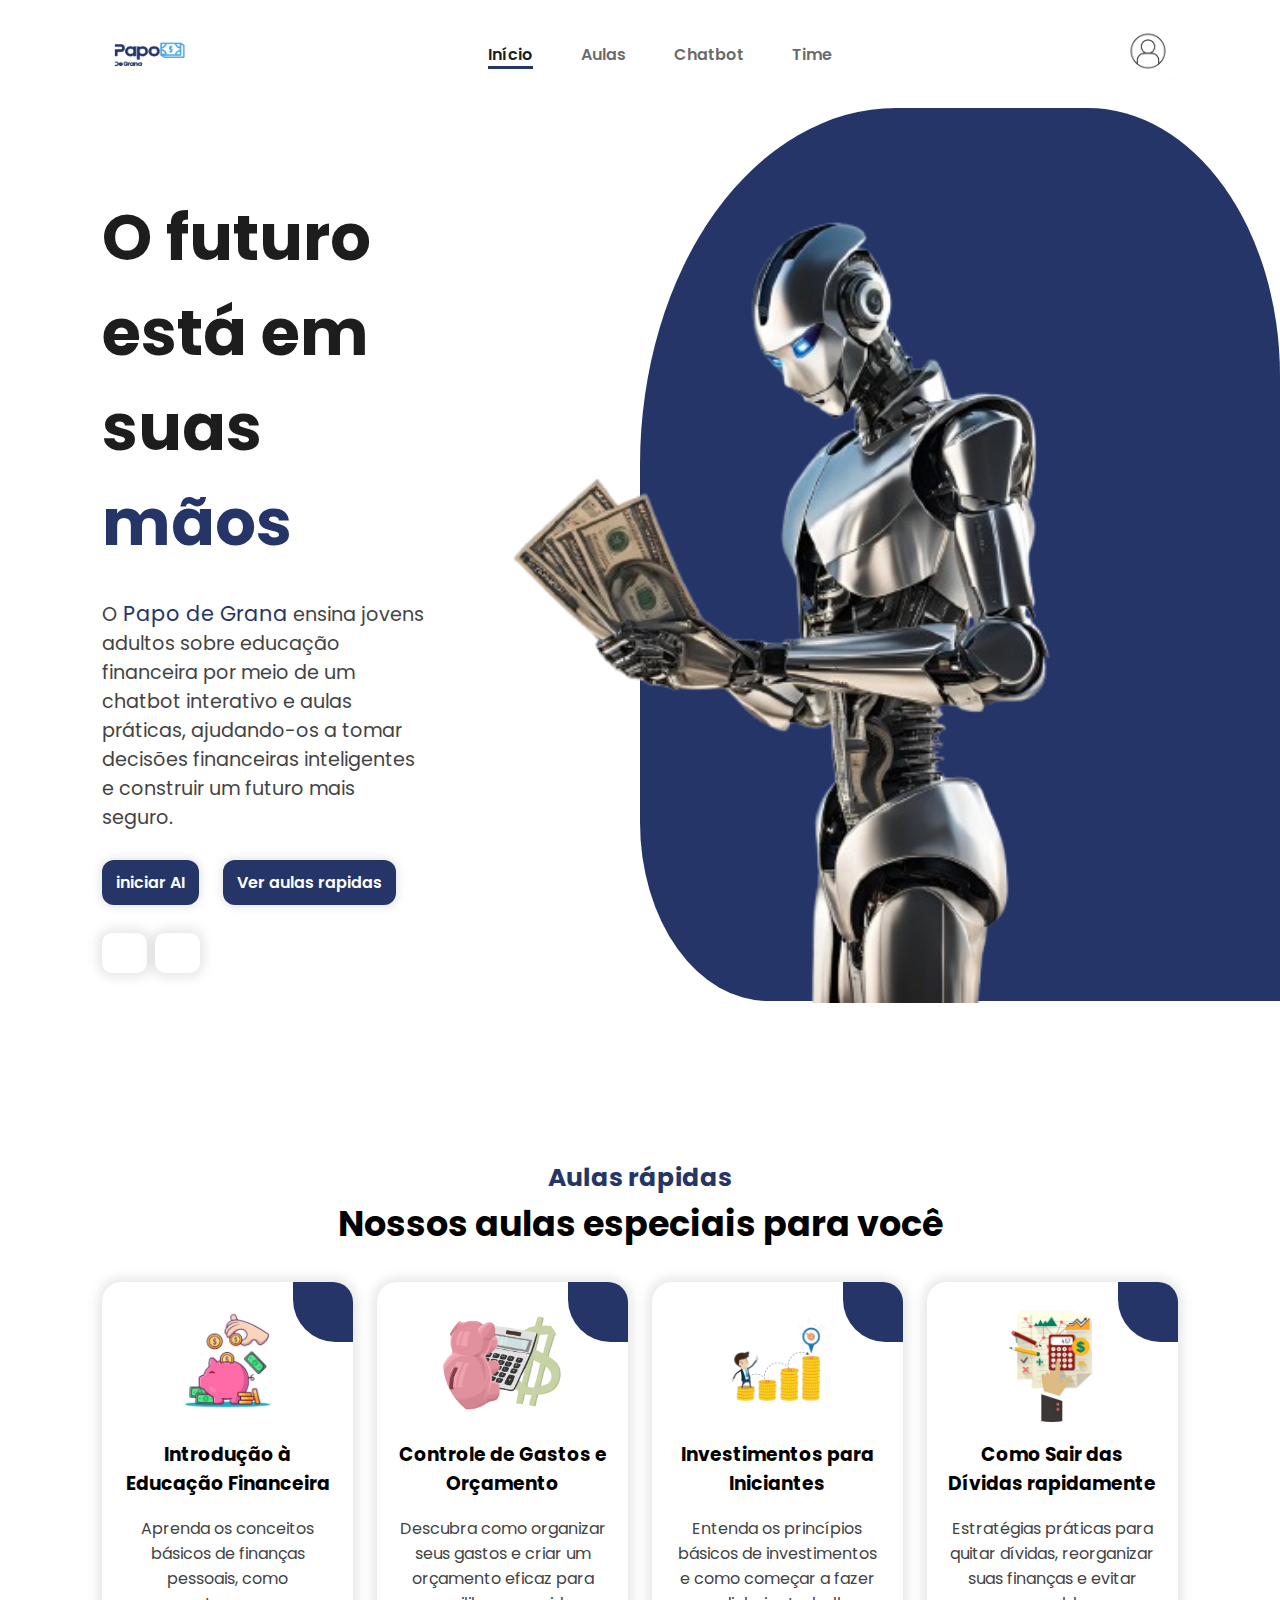
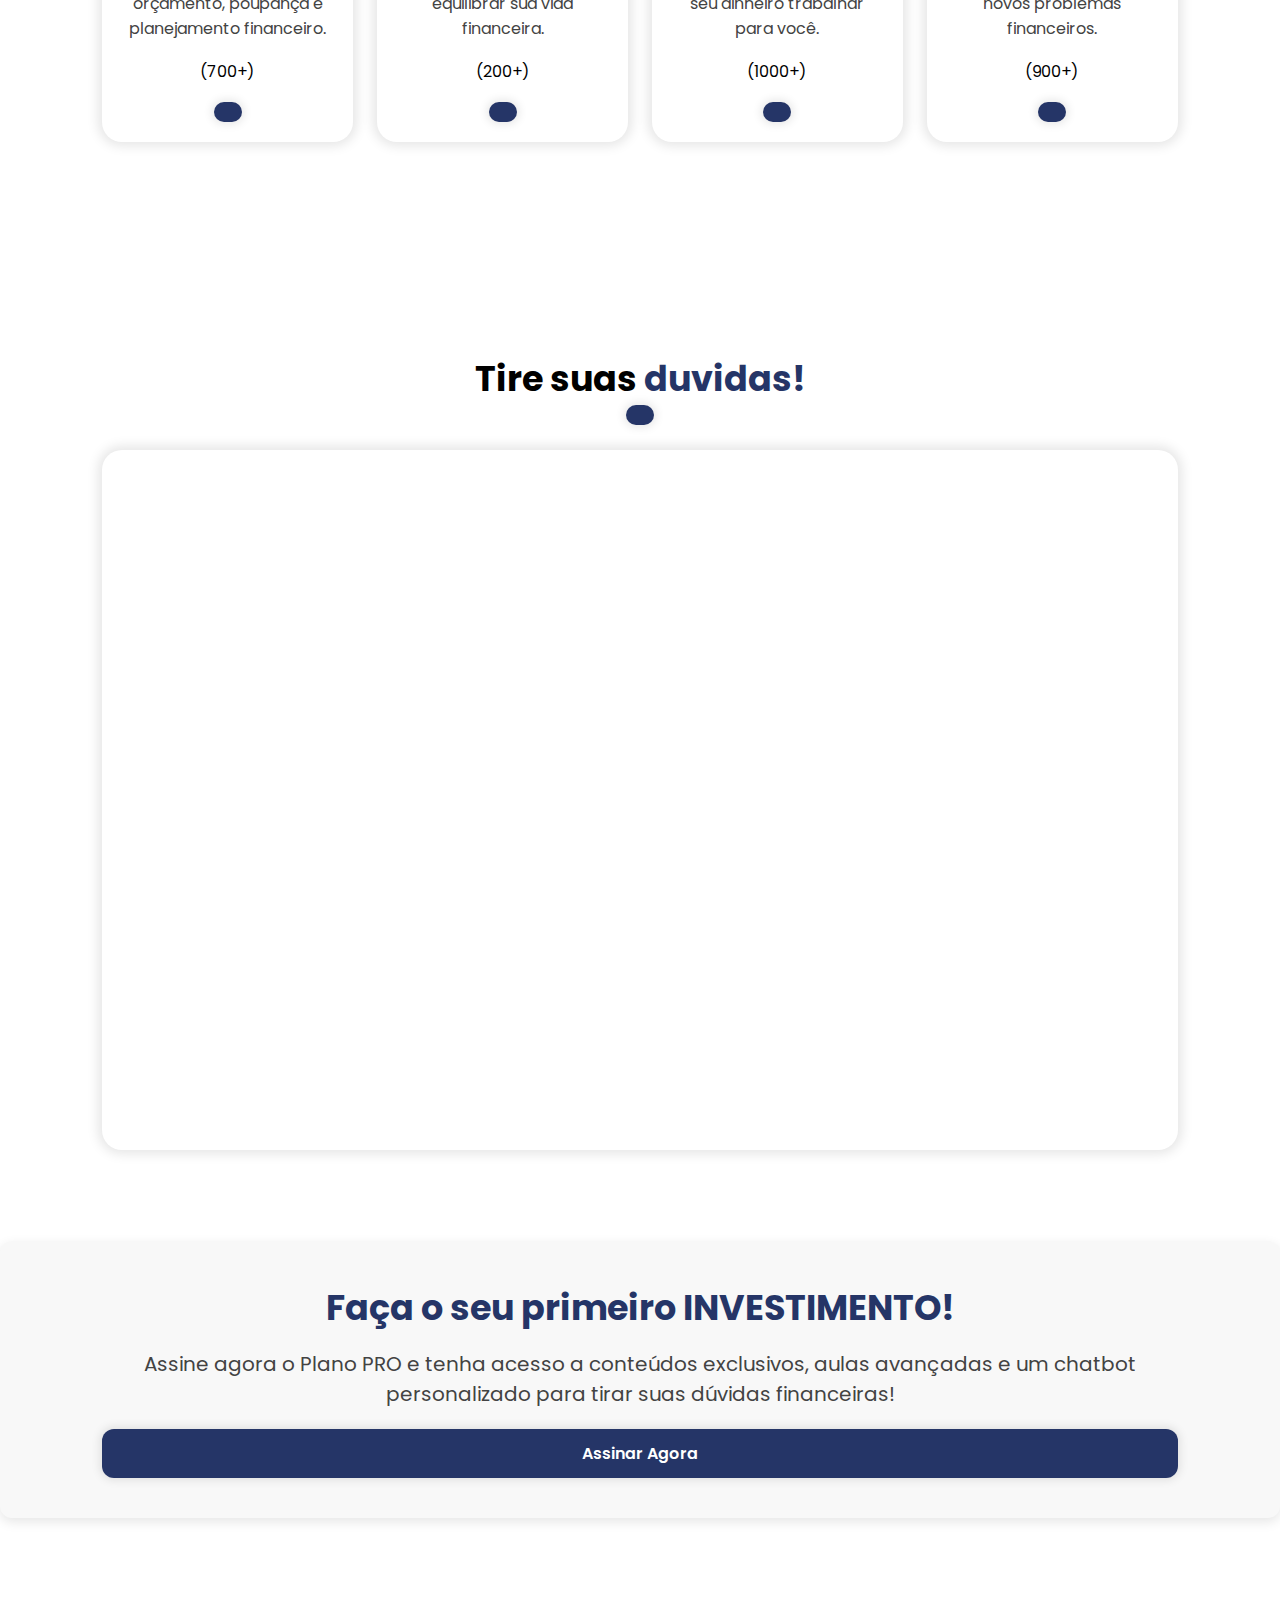
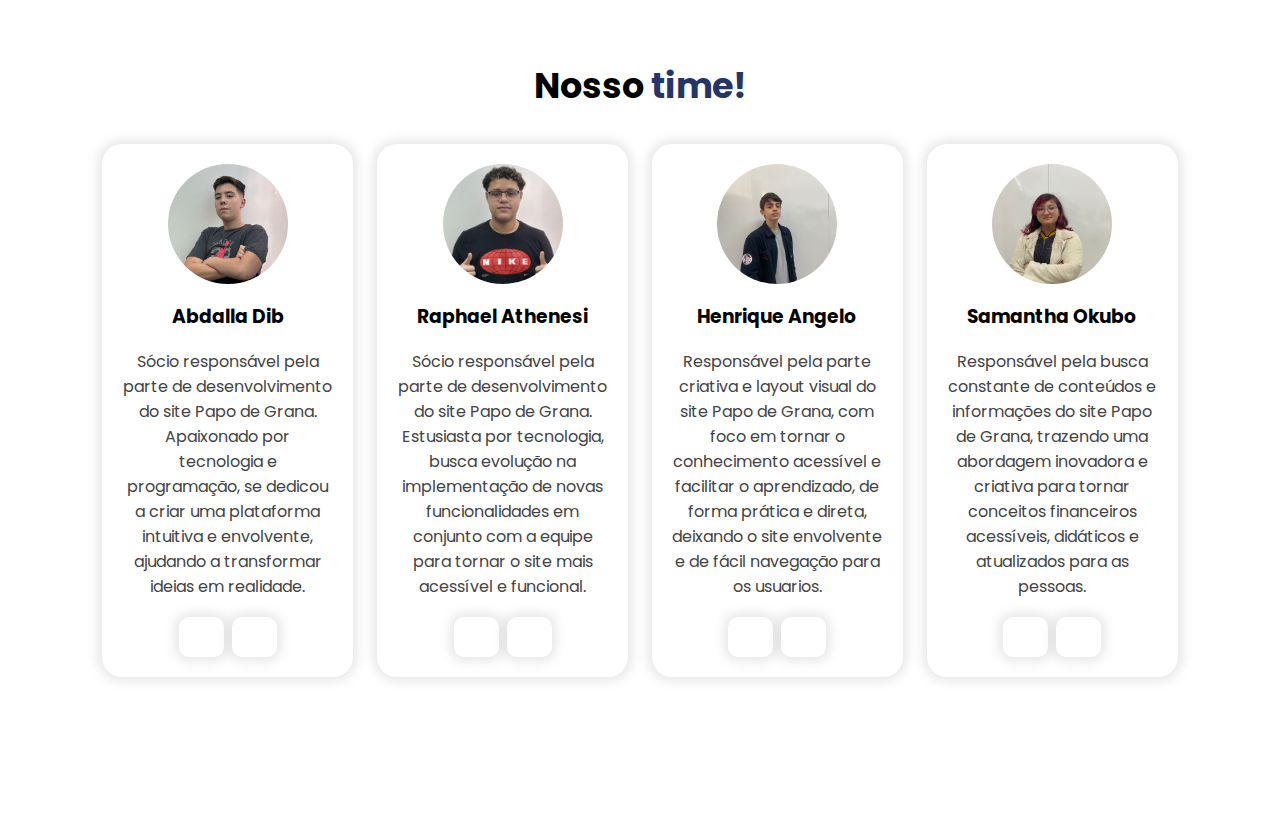
==== index.html @ 6e882245 "Update index.html" ====
<!DOCTYPE html>
<html lang="pt-br">

<head>
    <meta charset="UTF-8">
    <meta name="viewport" content="width=device-width, initial-scale=1.0">
    <link rel="stylesheet" href="https://cdnjs.cloudflare.com/ajax/libs/font-awesome/6.6.0/css/all.min.css"
        integrity="sha512-Kc323vGBEqzTmouAECnVceyQqyqdsSiqLQISBL29aUW4U/M7pSPA/gEUZQqv1cwx4OnYxTxve5UMg5GT6L4JJg=="
        crossorigin="anonymous" referrerpolicy="no-referrer" />
    <link rel="stylesheet" href="src/styles/styles.css">
    <script src="https://cdnjs.cloudflare.com/ajax/libs/jquery/3.7.1/jquery.min.js"
        integrity="sha512-v2CJ7UaYy4JwqLDIrZUI/4hqeoQieOmAZNXBeQyjo21dadnwR+8ZaIJVT8EE2iyI61OV8e6M8PP2/4hpQINQ/g=="
        crossorigin="anonymous" referrerpolicy="no-referrer"></script>
    <link rel="icon" type="img/x-icon" href="src/img/favicon.ico">
    <title>Papo de grana</title>
</head>

<body>
    <header>
        <nav id="navbar">
            <img id="nav_logo" src="src/img/imagemSemFundo.png" alt="logo">

            <ul id="nav_list">
                <li class="nav-item active">
                    <a href="#home">Início</a>
                </li>
                <li class="nav-item">
                    <a href="#menu">Aulas</a>
                </li>
                <li class="nav-item">
                    <a href="#ia">Chatbot</a>
                </li>
                <li class="nav-item">
                    <a href="#time">Time</a>
                </li>
            </ul>
            <a class="nav-link" href="login.html"><img id="login" class="login" src="src/img/login.png" alt="login">
            </a>

            <button id="mobile_btn" class="mobile_btn">
                <i class="fa-solid fa-bars"></i>
            </button>
        </nav>

        <div id="mobile_menu">
            <ul id="mobile_nav_list">
                <li class="nav-item">
                    <a href="#home">Início</a>
                </li>
                <li class="nav-item">
                    <a href="#aulas">Aulas</a>
                </li>
                <li class="nav-item">
                    <a href="#time">Time</a>
                </li>
                <li class="nav-item">
                    <a href="#ia">Chatbot</a>
                </li>
            </ul>
            <a class="nav-link" href="login.html"><img id="login" class="login" src="src/img/login.png" alt="login">
            </a>
        </div>
    </header>

    <main id="conteudo">
        <section id="home">
            <div class="shape"></div>
            <div id="cta">
                <h1 class="title">O futuro está em suas <span>mãos </span></h1>

                <p class="description">
                    O <span>Papo de Grana</span> ensina jovens adultos sobre educação financeira por meio de um chatbot
                    interativo e aulas práticas, ajudando-os a tomar decisões financeiras inteligentes e construir um
                    futuro mais seguro.
                </p>

                <div id="cta_buttons">
                    <a href="#ia" class="btn-default">iniciar AI</a>
                    <a href="#menu" class="btn-default">Ver aulas rapidas</a>
                </div>

                <div class="social-media-buttons">
                    <a href="#">
                        <i class="fa-brands fa-instagram"></i>
                    </a>
                    <a href="#">
                        <i class="fa-brands fa-facebook"></i>
                    </a>
                </div>
            </div>

            <div id="banner">
                <img src="src/img/foto.png" alt="banner">
            </div>
        </section>



        <section id="menu">
            <h2 class="section-title">Aulas rápidas</h2>
            <h3 class="section-subtitle">Nossos aulas especiais para você</h3>

            <div id="lessons">
                <div class="lesson">
                    <div class="lesson-heart">
                        <i class="fa-solid fa-heart"></i>
                    </div>

                    <img src="src/img/aulasintro.png" class="lesson-image" alt="">

                    <h3 class="lesson-title">
                        Introdução à Educação Financeira
                    </h3>

                    <span class="lesson-description">
                        Aprenda os conceitos básicos de finanças pessoais, como orçamento, poupança e planejamento
                        financeiro.
                    </span>

                    <div class="lesson-rate">
                        <i class="fa-solid fa-star"></i>
                        <i class="fa-solid fa-star"></i>
                        <i class="fa-solid fa-star"></i>
                        <i class="fa-solid fa-star"></i>
                        <i class="fa-solid fa-star"></i>
                        <span>(700+)</span>
                    </div>

                    <div class="lesson-star">
                        <a href="indexa1.html" class="btn-default">
                            <i class="fa-solid fa-play"></i>
                        </a>
                    </div>
                </div>

                <div class="lesson">
                    <div class="lesson-heart">
                        <i class="fa-solid fa-heart"></i>
                    </div>

                    <img src="src/img/aulas.png" class="lesson-image" alt="">

                    <h3 class="lesson-title">
                        Controle de Gastos e Orçamento
                    </h3>
                    <span class="lesson-description">
                        Descubra como organizar seus gastos e criar um orçamento eficaz para equilibrar sua vida
                        financeira.
                    </span>

                    <div class="lesson-rate">
                        <i class="fa-solid fa-star"></i>
                        <i class="fa-solid fa-star"></i>
                        <i class="fa-solid fa-star"></i>
                        <i class="fa-solid fa-star"></i>
                        <i class="fa-solid fa-star"></i>
                        <span>(200+)</span>
                    </div>

                    <div class="lesson-star">
                        <a href="indexa2.html" class="btn-default">
                            <i class="fa-solid fa-play"></i>
                        </a>
                    </div>
                </div>

                <div class="lesson">
                    <div class="lesson-heart">
                        <i class="fa-solid fa-heart"></i>
                    </div>

                    <img src="src/img/aulasinves.png" class="lesson-image" alt="">

                    <h3 class="lesson-title">
                        Investimentos para Iniciantes
                    </h3>

                    <span class="lesson-description">
                        Entenda os princípios básicos de investimentos e como começar a fazer seu dinheiro trabalhar
                        para você.
                    </span>

                    <div class="lesson-rate">
                        <i class="fa-solid fa-star"></i>
                        <i class="fa-solid fa-star"></i>
                        <i class="fa-solid fa-star"></i>
                        <i class="fa-solid fa-star"></i>
                        <i class="fa-solid fa-star"></i>
                        <span>(1000+)</span>
                    </div>

                    <div class="lesson-star">
                        <a href="indexa3.html" class="btn-default">
                            <i class="fa-solid fa-play"></i>
                        </a>
                    </div>
                </div>

                <div class="lesson">
                    <div class="lesson-heart">
                        <i class="fa-solid fa-heart"></i>
                    </div>

                    <img src="src/img/aulagastos.png" class="lesson-image" alt="">

                    <h3 class="lesson-title">
                        Como Sair das Dívidas rapidamente
                    </h3>

                    <span class="lesson-description">
                        Estratégias práticas para quitar dívidas, reorganizar suas finanças e evitar novos problemas
                        financeiros.
                    </span>

                    <div class="lesson-rate">
                        <i class="fa-solid fa-star"></i>
                        <i class="fa-solid fa-star"></i>
                        <i class="fa-solid fa-star"></i>
                        <i class="fa-solid fa-star"></i>
                        <i class="fa-solid fa-star"></i>
                        <span>(900+)</span>
                    </div>

                    <div class="lesson-star">
                        <a href="indexa4.html" class="btn-default">
                            <i class="fa-solid fa-play"></i>
                        </a>
                    </div>
                </div>
            </div>
        </section>

        <section id="ia">
            <h1 class="section-subtitle">Tire suas <span>duvidas!</span></h1><button class="btn-default">
                <i class="fa-solid fa-arrow-down"></i>
            </button>
            <br>
            <iframe src="https://www.chatbase.co/chatbot-iframe/rf1M2XqWtfnwBb1RGKpDN" width="100%"
                style="height: 100%; min-height: 700px" frameborder="0"></iframe>
        </section>

        <section id="assinatura">
            <div class="assinatura-conteudo">
                <h2>Faça o seu primeiro INVESTIMENTO!</h2>
                <p>Assine agora o Plano PRO e tenha acesso a conteúdos exclusivos, aulas avançadas e um chatbot personalizado para tirar suas dúvidas financeiras!</p>
                <a href="assinatura.html" class="btn-default">Assinar Agora</a>
            </div>
        </section>


        <section id="time">
            <h3 class="section-subtitle">Nosso <span>time!</span></h3>
            <div id="lessons">
                <div class="lesson">


                    <img src="src/img/abdulla.png" class="lesson-image" alt="abdalla">

                    <h3 class="lesson-title">
                        Abdalla Dib
                    </h3>

                    <span class="lesson-description">
                        Sócio responsável pela parte de desenvolvimento do site Papo de Grana.
                        Apaixonado por tecnologia e programação, se dedicou a criar uma plataforma intuitiva e
                        envolvente,
                        ajudando a transformar ideias em realidade.
                    </span>

                    <div class="social-media-buttons">
                        <a href="https://www.instagram.com/dib_abdalla" target="_blank">
                            <i class="fa-brands fa-instagram"></i>
                        </a>
                        <a href="#">
                            <i class="fa-brands fa-linkedin"></i>
                        </a>
                    </div>
                </div>

                <div class="lesson">


                    <img src="src/img/ramalho.jpg" class="lesson-image" alt="raphael">

                    <h3 class="lesson-title">
                        Raphael Athenesi
                    </h3>

                    <span class="lesson-description">
                        Sócio responsável pela parte de desenvolvimento do site Papo de Grana.
                        Estusiasta por tecnologia, busca evolução na implementação de novas funcionalidades em conjunto
                        com a equipe
                        para tornar o site mais acessível e funcional.
                    </span>

                    <div class="social-media-buttons">
                        <a href="https://www.instagram.com/rramalhoo" target="_blank">
                            <i class="fa-brands fa-instagram"></i>
                        </a>
                        <a href="#">
                            <i class="fa-brands fa-linkedin"></i>
                        </a>
                    </div>
                </div>

                <div class="lesson">


                    <img src="src/img/passador.jpg" class="lesson-image" alt="Henrique">

                    <h3 class="lesson-title">
                        Henrique Angelo
                    </h3>

                    <span class="lesson-description">
                        Responsável pela parte criativa e layout visual do site Papo de Grana,
                        com foco em tornar o conhecimento acessível e facilitar o aprendizado,
                        de forma prática e direta, deixando o site envolvente e de fácil navegação para os usuarios.
                    </span>

                    <div class="social-media-buttons">
                        <a href="https://www.instagram.com/henrique_passador" target="_blank">
                            <i class="fa-brands fa-instagram"></i>
                        </a>
                        <a href="#">
                            <i class="fa-brands fa-linkedin"></i>
                        </a>
                    </div>
                </div>

                <div class="lesson">


                    <img src="src/img/Samantha.jpg" class="lesson-image" alt="">

                    <h3 class="lesson-title">
                        Samantha Okubo
                    </h3>

                    <span class="lesson-description">
                        Responsável pela busca constante de conteúdos e informações do site Papo de Grana,
                        trazendo uma abordagem inovadora e criativa para tornar conceitos financeiros acessíveis,
                        didáticos e atualizados para as pessoas.

                    </span>

                    <div class="social-media-buttons">
                        <a href="https://www.instagram.com/00_samis_00/" target="_blank">
                            <i class="fa-brands fa-instagram"></i>
                        </a>
                        <a href="#">
                            <i class="fa-brands fa-linkedin"></i>
                        </a>
                    </div>
                </div>
            </div>
        </section>

    </main>



    <script src="src/javascript/script.js"></script>
</body>

</html>
---- src/styles/styles.css ----
@import url('https://fonts.googleapis.com/css2?family=Poppins:ital,wght@0,100;0,200;0,300;0,400;0,500;0,600;0,700;0,800;0,900;1,100;1,200;1,300;1,400;1,500;1,600;1,700;1,800;1,900&display=swap');

*{
    font-family: 'Poppins', sans-serif;
    margin: 0;
    padding: 0;
    box-sizing: border-box;
}

html{
    scroll-behavior: smooth;
}

body{
    background-color: #ffffff;
}

section{
    padding: 28px 8%;
}

.social-media-buttons {
    display: flex;
    gap: 8px;
}

.social-media-buttons a {
    display: flex;
    align-items: center;
    justify-content: center;
    width: 45px;
    height: 40px;
    background-color: #ffffff;
    font-size: 1.25rem;
    border-radius: 10px;
    text-decoration: none;
    color: #1d1d1d;
    box-shadow: 0px 0px 12px 4px rgba(0, 0, 0, 0.1);
    transition: box-shadow .3s ease;
}
.social-media-buttons a:hover{
    box-shadow: 0px 0px 12px 8px rgba(0, 0, 0, 0.1);
}

.section-title {
    color: #253567;
    font-size: 1.563rem;
}

.section-subtitle{
    font-size: 2.1875rem;
}

/* header */
header {
    width: 100%;
    padding: 9px 8%;
    position: sticky;
    top: 0;
    background-color: #ffffff;
    z-index: 3;
}

#navbar {
    width: 100%;
    display: flex;
    align-items: center;
    justify-content: space-between;
}

#nav_logo {
    width: 100px;
    height: 90px
}

#login{
    width: 60px;
    height: auto;
}

#nav_list {
    display: flex;
    list-style: none;
    gap: 48px;
}

.nav-item a {
    text-decoration: none;
    color: #1d1d1dad;
    font-weight: 600;
}

.nav-item.active a {
    color: #1d1d1d;
    border-bottom: 3px solid #253567;
}

#mobile_btn {
    display: none;
}

#mobile_menu {
    display: none;
}

@media screen and (max-width: 1170px) {
    #nav_list,
    #navbar .login {
        display: none;
    }

    #mobile_btn {
        display: block;
        border: none;
        background-color: transparent;
        font-size: 1.5rem;
        cursor: pointer;
    }

    #mobile_menu.active {
        display: flex;
        flex-direction: column;
        align-items: center;
    }

    #mobile_nav_list {
        display: flex;
        flex-direction: column;
        gap: 12px;
        margin: 12px 0px;
    }

    #mobile_nav_list .nav-item {
        list-style: none;
        text-align: center;
    } 
}

/* botoes  */

html {
    scroll-behavior: smooth;
}

.btn-default {
    border: none;
    display: flex;
    align-items: center;
    justify-content: center;
    background-color: #253567;
    border-radius: 12px;
    padding: 10px 14px;
    font-weight: 600;
    box-shadow: 0px 0px 10px 2px rgba(0, 0, 0, 0.1);
    cursor: pointer;
    transition: background-color .3s ease;
    text-decoration: none;
    color: inherit; 
}

.btn-default:hover{
    background-color: #253567;
}

.lesson-star{
    text-decoration: none;
    background-color: #ffffff;
}
 
/* home */

#home{
    display: flex;
    min-height: calc(100vh - 136px);
    position: relative;

}

#cta{
    width: 35%;
    display: flex;
    flex-direction: column;
    gap: 28px;
    margin-top: 5%;
}

#cta .title {
    font-size: 4rem;
    color: #1d1d1d;
}


#cta .title span {
    color: #253567;
}

#cta .description {
    font-size: 1.2rem;
    color: #434343;
}

#cta .description span {
    color: #253567;
    font-size: 1.3rem;
}


#cta_buttons {
    display: flex;
    gap: 24px;
}

#cta_buttons a {
    text-decoration: none;
    color: #ffffff;
}

#banner{
    display: flex;
    align-items: start;
    justify-content: end;
    width: 80%;
    z-index: 2;
}

#banner img{
    height: 103.6%;
    width: fit-content;
}

.shape {
    background-color: #253567;
    width: 50%;
    height: 100%;
    position: absolute;
    border-radius: 40% 30% 0% 20%;
    top: 0;
    right: 0;
    z-index: 1;
}

@media screen and (max-width: 1170px) {
    #home {
        min-height: 100%;
        padding-top: 0px;
    }

    #banner,
    #banner img,
    #home .shape{
        display: none;
    }

    #cta{
        width: 100%;
        text-align: center;
        align-items: center;
    }
}

/* menu */

#menu {
    display: flex;
    flex-direction: column;
    align-items: center;
    justify-content: center;
    min-height: 100vh;
}

#lessons {
    width: 100%;
    display: flex;
    justify-content: center;
    gap: 24px;
    margin-top: 32px;
}
.lesson-image{
    border-radius: 50%;
  width: 120px;
  height: 120px;
  object-fit: cover;
}


.lesson {
    display: flex;
    flex-direction: column;
    align-items: center;
    border-radius: 20px;
    gap: 18px;
    width: 25%;
    padding: 20px;
    background-color: var(--color-neutral-0);
    box-shadow: 0px 0px 12px 4px rgba(0, 0, 0, 0.1);
    position: relative;
    overflow: hidden;
}

.lesson-heart {
    position: absolute;
    background-color: #253567;
    display: flex;
    align-items: center;
    justify-content: center;
    font-size: 1.563rem;
    color: red;
    width: 70px;
    height: 70px;
    right: -10px;
    top: -10px;
    border-radius: 0px 37.5px 0px 42.5px;
}

.lesson-description {
    color: #434343;
    text-align: center;
}

.lesson-rate i {
    color: #253567;
}

.lesson-title {
    text-align: center;
}


.lesson-star     {
    display: flex;
    align-items: center;
    gap: 20px;
    color: #ffffff;
}

.fa-solid-fa-play{
    color: #ffffff;
}

@media screen and (max-width: 1170px) {
    #lessons {
        flex-wrap: wrap;
        justify-content: center;
    }

    .lesson {
        width: calc(50% - 12px);
    }
}

@media screen and (max-width: 600px) {
    .lesson {
        width: 100%;
    }

    #menu .section-subtitle {
        text-align: center;
    }
} 


#ia {
    display: flex;
    flex-direction: column;
    align-items: center;
    justify-content: center;
    min-height: 100vh;
}


#ia .section-subtitle span {
    color: #253567;
}

/*assinatura*/
#assinatura {
    background-color: #f8f8f8; 
    padding: 40px 8%; 
    text-align: center;
    margin-top: 40px; 
    border-radius: 12px;
    box-shadow: 0px 4px 12px rgba(0, 0, 0, 0.1);
}

#assinatura h2 {
    font-size: 2.1875rem; 
    color: #253567; 
    margin-bottom: 15px; 
}

#assinatura p {
    font-size: 1.25rem; 
    color: #434343;
    margin-bottom: 20px;
}

#assinatura .btn-default {
    background-color: #253567; 
    color: #ffffff; 
    padding: 12px 30px; 
    font-size: 1rem; 
    border-radius: 12px;
    box-shadow: 0px 0px 10px 2px rgba(0, 0, 0, 0.1);
    text-decoration: none; 
    display: flex; 
    align-items: center;
    justify-content: center; 
    transition: background-color 0.3s ease; 
}

#assinatura .btn-default:hover {
    background-color: #313e64; 
}


/* Team */

#time {
    display: flex;
    flex-direction: column;
    align-items: center;
    justify-content: center;
    min-height: 100vh;
}

#teams {
    width: 100%;
    display: flex;
    justify-content: center;
    gap: 24px;
    margin-top: 32px;
}

.team-image{
    height: 120px;
    width: 120px;
}

.team {
    display: flex;
    flex-direction: column;
    align-items: center;
    border-radius: 20px;
    gap: 18px;
    width: 25%;
    padding: 20px;
    background-color: #ffffff;
    box-shadow: 0px 0px 12px 4px rgba(0, 0, 0, 0.1);
    position: relative;
    overflow: hidden;
}


.team-description {
    color: #434343;
    text-align: center;
}



@media screen and (max-width: 1170px) {
    #time {
        flex-wrap: wrap;
        justify-content: center;
    }

    .teams {
        width: calc(50% - 12px);
    }
}

@media screen and (max-width: 600px) {
    .team {
        width: 100%;
    }

    #time .section-subtitle {
        text-align: center;
    }
} 

#time .section-subtitle span {
    color: #253567;
}

iframe{
    box-shadow: 0px 0px 12px 4px rgba(0, 0, 0, 0.1);
    border-radius: 20px;
}

.btn-default:hover {
    background-color: #313e64;
}
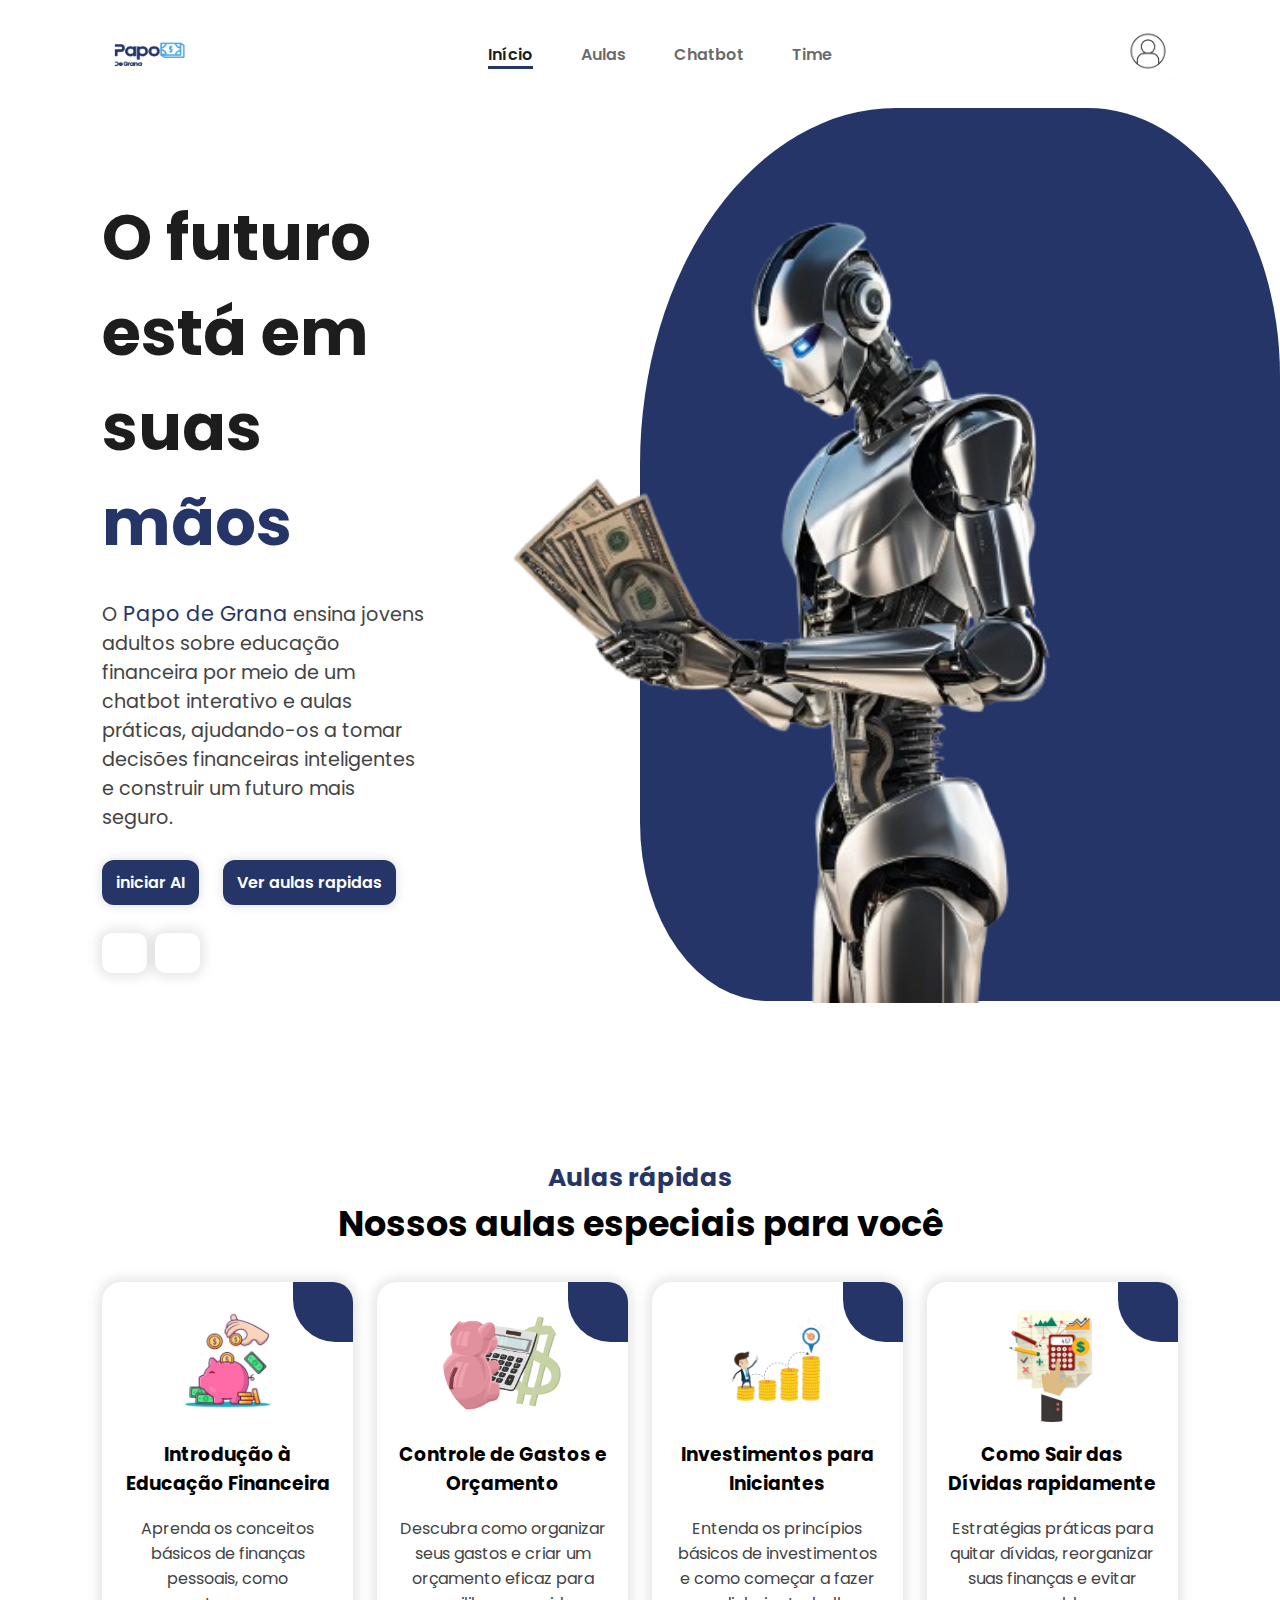
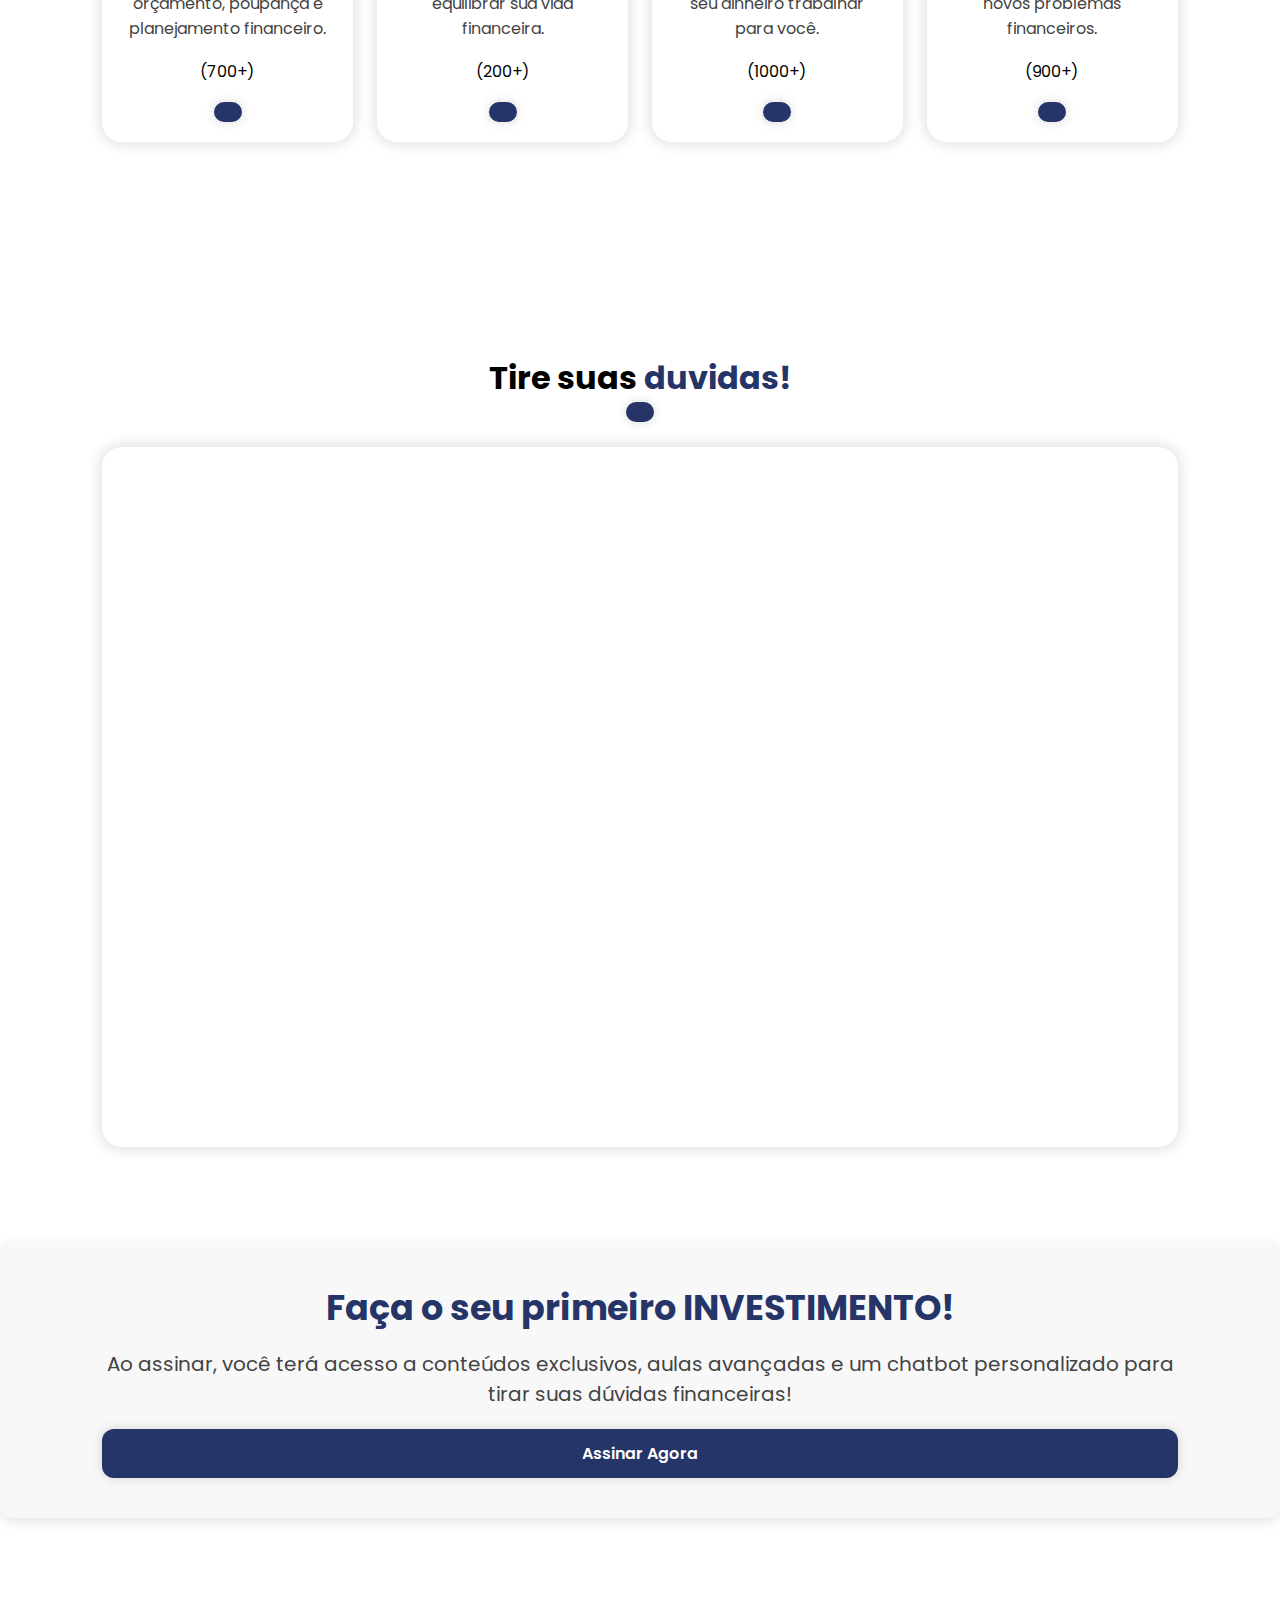
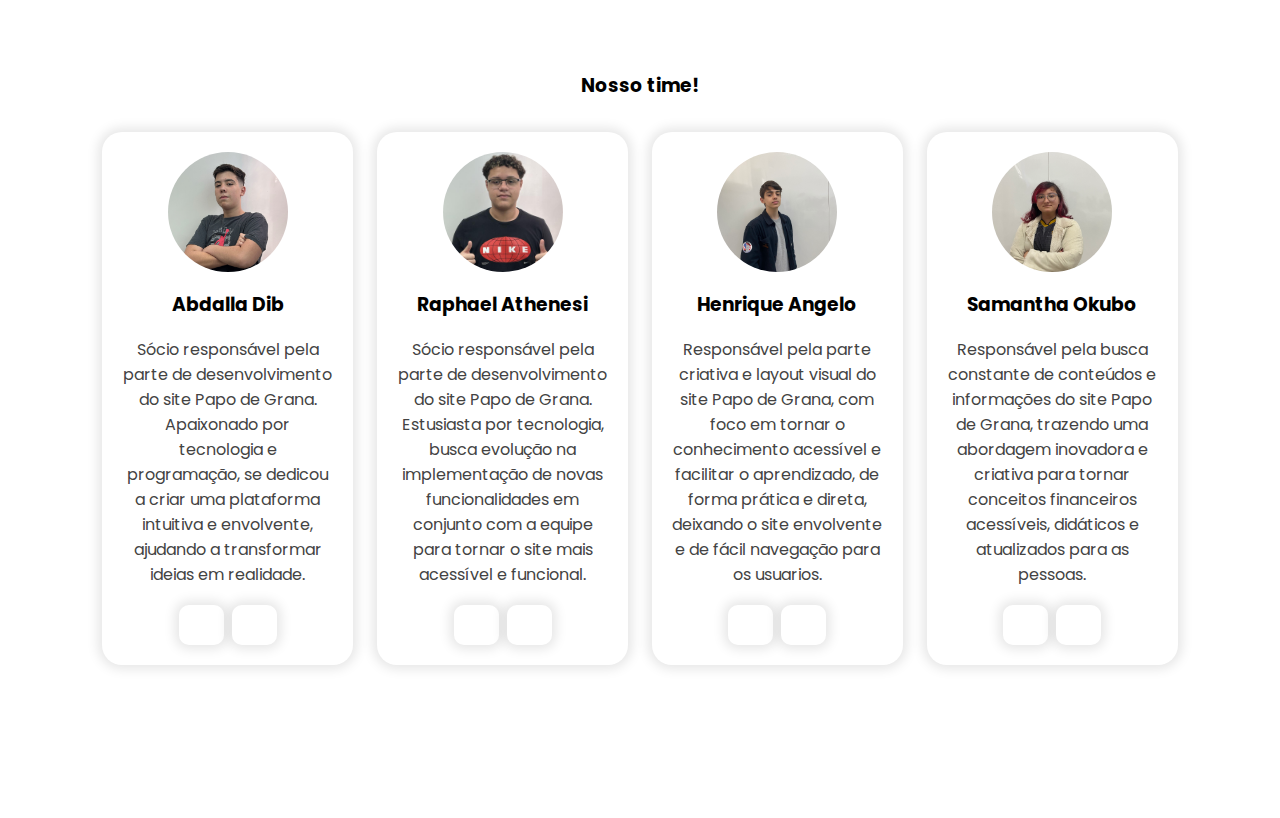
==== commit 6dcc4671: "Ultimos aperfeiçoamos" ====
--- a/index.html
+++ b/index.html
@@ -65,7 +65,7 @@
     <main id="conteudo">
         <section id="home">
             <div class="shape"></div>
-            <div id="cta">
+            <div id="pag">
                 <h1 class="title">O futuro está em suas <span>mãos </span></h1>
 
                 <p class="description">
@@ -74,12 +74,12 @@
                     futuro mais seguro.
                 </p>
 
-                <div id="cta_buttons">
+                <div id="pag_buttons">
                     <a href="#ia" class="btn-default">iniciar AI</a>
                     <a href="#menu" class="btn-default">Ver aulas rapidas</a>
                 </div>
 
-                <div class="social-media-buttons">
+                <div class="btn-redes-sociais">
                     <a href="#">
                         <i class="fa-brands fa-instagram"></i>
                     </a>
@@ -97,27 +97,27 @@
 
 
         <section id="menu">
-            <h2 class="section-title">Aulas rápidas</h2>
-            <h3 class="section-subtitle">Nossos aulas especiais para você</h3>
+            <h2 class="titulo">Aulas rápidas</h2>
+            <h3 class="subtitulo">Nossos aulas especiais para você</h3>
 
             <div id="lessons">
                 <div class="lesson">
-                    <div class="lesson-heart">
+                    <div class="lesson-coracao">
                         <i class="fa-solid fa-heart"></i>
                     </div>
 
-                    <img src="src/img/aulasintro.png" class="lesson-image" alt="">
-
-                    <h3 class="lesson-title">
+                    <img src="src/img/aulasintro.png" class="lesson-img" alt="">
+
+                    <h3 class="lesson-titulo">
                         Introdução à Educação Financeira
                     </h3>
 
-                    <span class="lesson-description">
+                    <span class="lesson-descricao">
                         Aprenda os conceitos básicos de finanças pessoais, como orçamento, poupança e planejamento
                         financeiro.
                     </span>
 
-                    <div class="lesson-rate">
+                    <div class="lesson-avaliar">
                         <i class="fa-solid fa-star"></i>
                         <i class="fa-solid fa-star"></i>
                         <i class="fa-solid fa-star"></i>
@@ -126,7 +126,7 @@
                         <span>(700+)</span>
                     </div>
 
-                    <div class="lesson-star">
+                    <div class="lesson-estrela">
                         <a href="indexa1.html" class="btn-default">
                             <i class="fa-solid fa-play"></i>
                         </a>
@@ -134,21 +134,21 @@
                 </div>
 
                 <div class="lesson">
-                    <div class="lesson-heart">
+                    <div class="lesson-coracao">
                         <i class="fa-solid fa-heart"></i>
                     </div>
 
-                    <img src="src/img/aulas.png" class="lesson-image" alt="">
-
-                    <h3 class="lesson-title">
+                    <img src="src/img/aulas.png" class="lesson-img" alt="">
+
+                    <h3 class="lesson-titulo">
                         Controle de Gastos e Orçamento
                     </h3>
-                    <span class="lesson-description">
+                    <span class="lesson-descricao">
                         Descubra como organizar seus gastos e criar um orçamento eficaz para equilibrar sua vida
                         financeira.
                     </span>
 
-                    <div class="lesson-rate">
+                    <div class="lesson-avaliar">
                         <i class="fa-solid fa-star"></i>
                         <i class="fa-solid fa-star"></i>
                         <i class="fa-solid fa-star"></i>
@@ -157,7 +157,7 @@
                         <span>(200+)</span>
                     </div>
 
-                    <div class="lesson-star">
+                    <div class="lesson-estrela">
                         <a href="indexa2.html" class="btn-default">
                             <i class="fa-solid fa-play"></i>
                         </a>
@@ -165,22 +165,22 @@
                 </div>
 
                 <div class="lesson">
-                    <div class="lesson-heart">
+                    <div class="lesson-coracao">
                         <i class="fa-solid fa-heart"></i>
                     </div>
 
-                    <img src="src/img/aulasinves.png" class="lesson-image" alt="">
-
-                    <h3 class="lesson-title">
+                    <img src="src/img/aulasinves.png" class="lesson-img" alt="">
+
+                    <h3 class="lesson-titulo">
                         Investimentos para Iniciantes
                     </h3>
 
-                    <span class="lesson-description">
+                    <span class="lesson-descricao">
                         Entenda os princípios básicos de investimentos e como começar a fazer seu dinheiro trabalhar
                         para você.
                     </span>
 
-                    <div class="lesson-rate">
+                    <div class="lesson-avaliar">
                         <i class="fa-solid fa-star"></i>
                         <i class="fa-solid fa-star"></i>
                         <i class="fa-solid fa-star"></i>
@@ -189,7 +189,7 @@
                         <span>(1000+)</span>
                     </div>
 
-                    <div class="lesson-star">
+                    <div class="lesson-estrela">
                         <a href="indexa3.html" class="btn-default">
                             <i class="fa-solid fa-play"></i>
                         </a>
@@ -197,22 +197,22 @@
                 </div>
 
                 <div class="lesson">
-                    <div class="lesson-heart">
+                    <div class="lesson-coracao">
                         <i class="fa-solid fa-heart"></i>
                     </div>
 
-                    <img src="src/img/aulagastos.png" class="lesson-image" alt="">
-
-                    <h3 class="lesson-title">
+                    <img src="src/img/aulagastos.png" class="lesson-img" alt="">
+
+                    <h3 class="lesson-titulo">
                         Como Sair das Dívidas rapidamente
                     </h3>
 
-                    <span class="lesson-description">
+                    <span class="lesson-descricao">
                         Estratégias práticas para quitar dívidas, reorganizar suas finanças e evitar novos problemas
                         financeiros.
                     </span>
 
-                    <div class="lesson-rate">
+                    <div class="lesson-avaliar">
                         <i class="fa-solid fa-star"></i>
                         <i class="fa-solid fa-star"></i>
                         <i class="fa-solid fa-star"></i>
@@ -221,7 +221,7 @@
                         <span>(900+)</span>
                     </div>
 
-                    <div class="lesson-star">
+                    <div class="lesson-estrela">
                         <a href="indexa4.html" class="btn-default">
                             <i class="fa-solid fa-play"></i>
                         </a>
@@ -242,32 +242,33 @@
         <section id="assinatura">
             <div class="assinatura-conteudo">
                 <h2>Faça o seu primeiro INVESTIMENTO!</h2>
-                <p>Assine agora o Plano PRO e tenha acesso a conteúdos exclusivos, aulas avançadas e um chatbot personalizado para tirar suas dúvidas financeiras!</p>
+                <p>Ao assinar, você terá acesso a conteúdos exclusivos, aulas avançadas e um chatbot personalizado para
+                    tirar suas dúvidas financeiras!</p>
                 <a href="assinatura.html" class="btn-default">Assinar Agora</a>
             </div>
         </section>
 
 
         <section id="time">
-            <h3 class="section-subtitle">Nosso <span>time!</span></h3>
+            <h3 class="section-descricao">Nosso <span>time!</span></h3>
             <div id="lessons">
                 <div class="lesson">
 
 
-                    <img src="src/img/abdulla.png" class="lesson-image" alt="abdalla">
-
-                    <h3 class="lesson-title">
+                    <img src="src/img/abdulla.png" class="lesson-img" alt="abdalla">
+
+                    <h3 class="lesson-titulo">
                         Abdalla Dib
                     </h3>
 
-                    <span class="lesson-description">
+                    <span class="lesson-descricao">
                         Sócio responsável pela parte de desenvolvimento do site Papo de Grana.
                         Apaixonado por tecnologia e programação, se dedicou a criar uma plataforma intuitiva e
                         envolvente,
                         ajudando a transformar ideias em realidade.
                     </span>
 
-                    <div class="social-media-buttons">
+                    <div class="btn-redes-sociais">
                         <a href="https://www.instagram.com/dib_abdalla" target="_blank">
                             <i class="fa-brands fa-instagram"></i>
                         </a>
@@ -280,20 +281,20 @@
                 <div class="lesson">
 
 
-                    <img src="src/img/ramalho.jpg" class="lesson-image" alt="raphael">
-
-                    <h3 class="lesson-title">
+                    <img src="src/img/ramalho.jpg" class="lesson-img" alt="raphael">
+
+                    <h3 class="lesson-titulo">
                         Raphael Athenesi
                     </h3>
 
-                    <span class="lesson-description">
+                    <span class="lesson-descricao">
                         Sócio responsável pela parte de desenvolvimento do site Papo de Grana.
                         Estusiasta por tecnologia, busca evolução na implementação de novas funcionalidades em conjunto
                         com a equipe
                         para tornar o site mais acessível e funcional.
                     </span>
 
-                    <div class="social-media-buttons">
+                    <div class="btn-redes-sociais">
                         <a href="https://www.instagram.com/rramalhoo" target="_blank">
                             <i class="fa-brands fa-instagram"></i>
                         </a>
@@ -306,19 +307,19 @@
                 <div class="lesson">
 
 
-                    <img src="src/img/passador.jpg" class="lesson-image" alt="Henrique">
-
-                    <h3 class="lesson-title">
+                    <img src="src/img/passador.jpg" class="lesson-img" alt="Henrique">
+
+                    <h3 class="lesson-titulo">
                         Henrique Angelo
                     </h3>
 
-                    <span class="lesson-description">
+                    <span class="lesson-descricao">
                         Responsável pela parte criativa e layout visual do site Papo de Grana,
                         com foco em tornar o conhecimento acessível e facilitar o aprendizado,
                         de forma prática e direta, deixando o site envolvente e de fácil navegação para os usuarios.
                     </span>
 
-                    <div class="social-media-buttons">
+                    <div class="btn-redes-sociais">
                         <a href="https://www.instagram.com/henrique_passador" target="_blank">
                             <i class="fa-brands fa-instagram"></i>
                         </a>
@@ -331,20 +332,20 @@
                 <div class="lesson">
 
 
-                    <img src="src/img/Samantha.jpg" class="lesson-image" alt="">
-
-                    <h3 class="lesson-title">
+                    <img src="src/img/Samantha.jpg" class="lesson-img" alt="">
+
+                    <h3 class="lesson-titulo">
                         Samantha Okubo
                     </h3>
 
-                    <span class="lesson-description">
+                    <span class="lesson-descricao">
                         Responsável pela busca constante de conteúdos e informações do site Papo de Grana,
                         trazendo uma abordagem inovadora e criativa para tornar conceitos financeiros acessíveis,
                         didáticos e atualizados para as pessoas.
 
                     </span>
 
-                    <div class="social-media-buttons">
+                    <div class="btn-redes-sociais">
                         <a href="https://www.instagram.com/00_samis_00/" target="_blank">
                             <i class="fa-brands fa-instagram"></i>
                         </a>
@@ -363,4 +364,4 @@
     <script src="src/javascript/script.js"></script>
 </body>
 
-</html>
+</html>--- a/src/styles/styles.css
+++ b/src/styles/styles.css
@@ -19,12 +19,12 @@
     padding: 28px 8%;
 }
 
-.social-media-buttons {
+.btn-redes-sociais {
     display: flex;
     gap: 8px;
 }
 
-.social-media-buttons a {
+.btn-redes-sociais a {
     display: flex;
     align-items: center;
     justify-content: center;
@@ -38,16 +38,16 @@
     box-shadow: 0px 0px 12px 4px rgba(0, 0, 0, 0.1);
     transition: box-shadow .3s ease;
 }
-.social-media-buttons a:hover{
+.btn-redes-sociais a:hover{
     box-shadow: 0px 0px 12px 8px rgba(0, 0, 0, 0.1);
 }
 
-.section-title {
+.titulo {
     color: #253567;
     font-size: 1.563rem;
 }
 
-.section-subtitle{
+.subtitulo{
     font-size: 2.1875rem;
 }
 
@@ -176,7 +176,7 @@
 
 }
 
-#cta{
+#pag{
     width: 35%;
     display: flex;
     flex-direction: column;
@@ -184,33 +184,33 @@
     margin-top: 5%;
 }
 
-#cta .title {
+#pag .title {
     font-size: 4rem;
     color: #1d1d1d;
 }
 
 
-#cta .title span {
-    color: #253567;
-}
-
-#cta .description {
+#pag .title span {
+    color: #253567;
+}
+
+#pag .description {
     font-size: 1.2rem;
     color: #434343;
 }
 
-#cta .description span {
+#pag .description span {
     color: #253567;
     font-size: 1.3rem;
 }
 
 
-#cta_buttons {
+#pag_buttons {
     display: flex;
     gap: 24px;
 }
 
-#cta_buttons a {
+#pag_buttons a {
     text-decoration: none;
     color: #ffffff;
 }
@@ -251,7 +251,7 @@
         display: none;
     }
 
-    #cta{
+    #pag{
         width: 100%;
         text-align: center;
         align-items: center;
@@ -275,7 +275,7 @@
     gap: 24px;
     margin-top: 32px;
 }
-.lesson-image{
+.lesson-img{
     border-radius: 50%;
   width: 120px;
   height: 120px;
@@ -297,7 +297,7 @@
     overflow: hidden;
 }
 
-.lesson-heart {
+.lesson-coracao {
     position: absolute;
     background-color: #253567;
     display: flex;
@@ -312,21 +312,21 @@
     border-radius: 0px 37.5px 0px 42.5px;
 }
 
-.lesson-description {
+.lesson-descricao {
     color: #434343;
     text-align: center;
 }
 
-.lesson-rate i {
-    color: #253567;
-}
-
-.lesson-title {
+.lesson-avaliar i {
+    color: #253567;
+}
+
+.lesson-titulo {
     text-align: center;
 }
 
 
-.lesson-star     {
+.lesson-estrela {
     display: flex;
     align-items: center;
     gap: 20px;
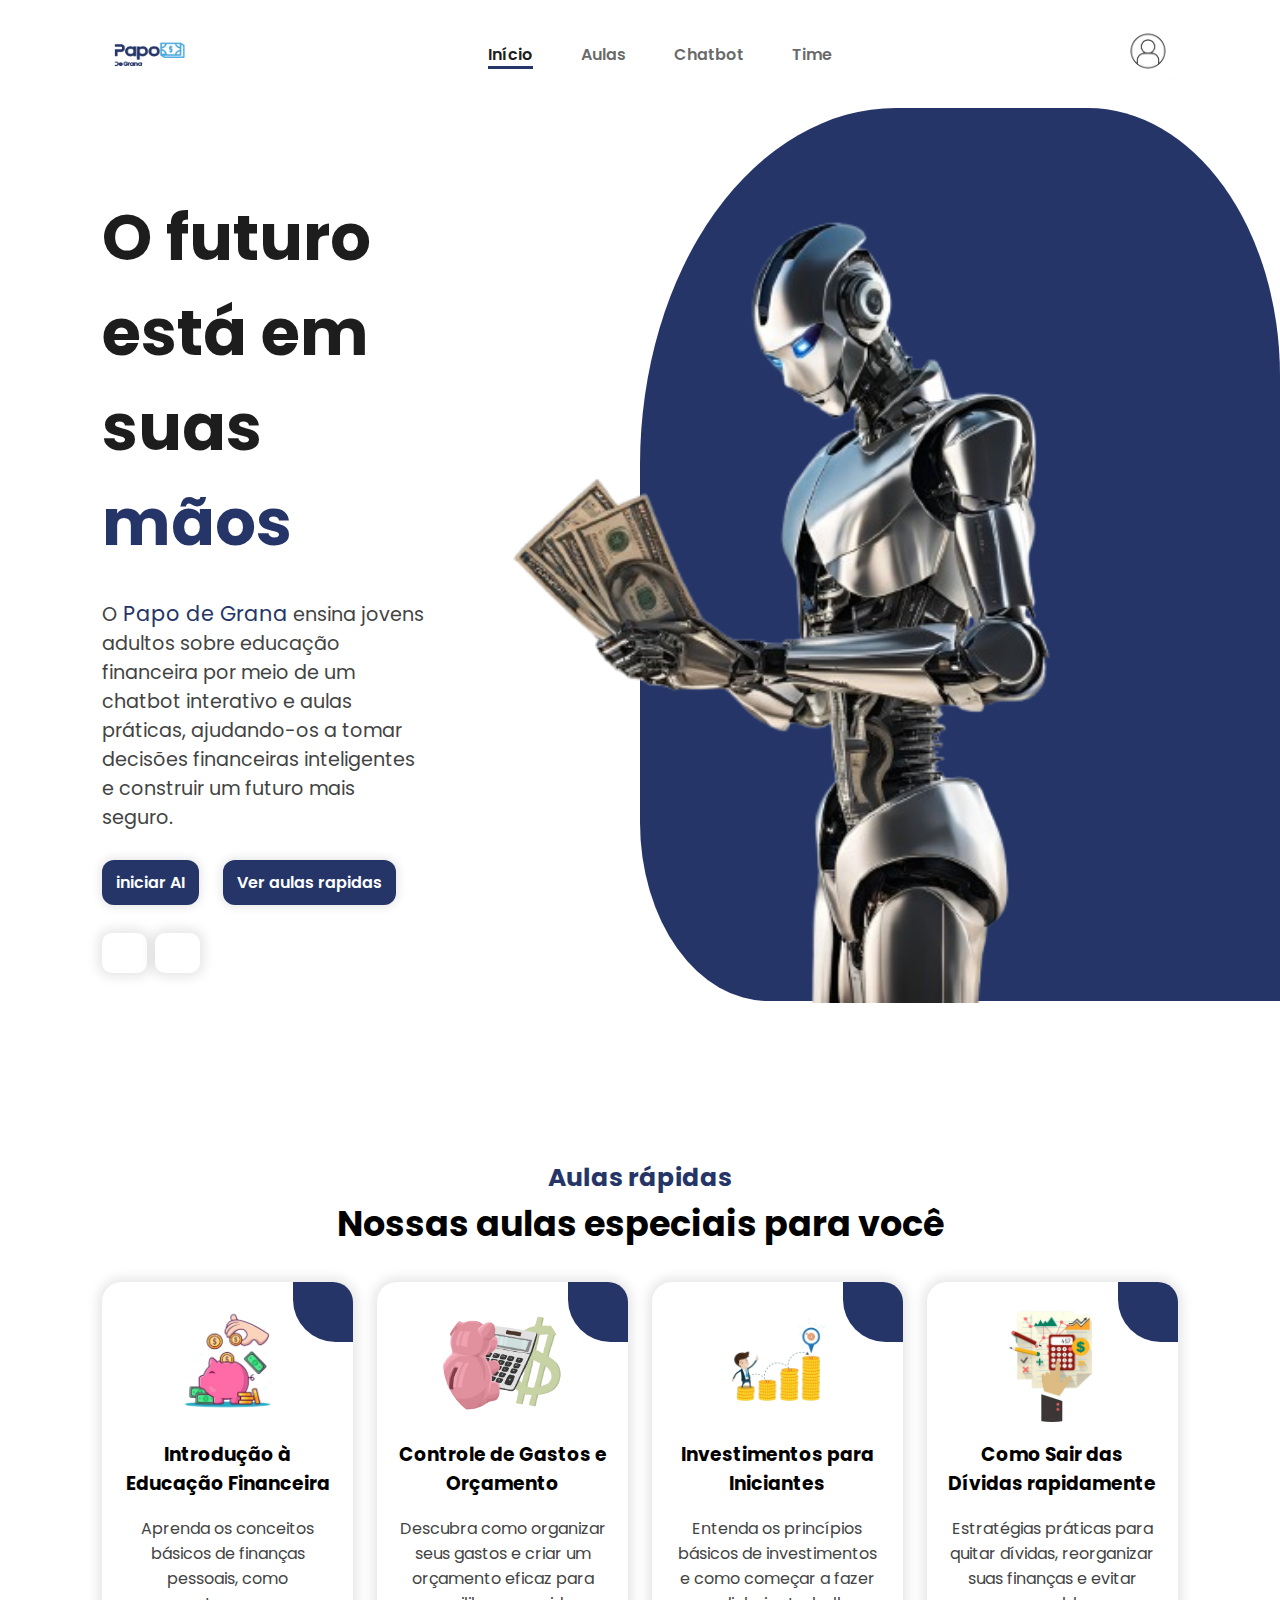
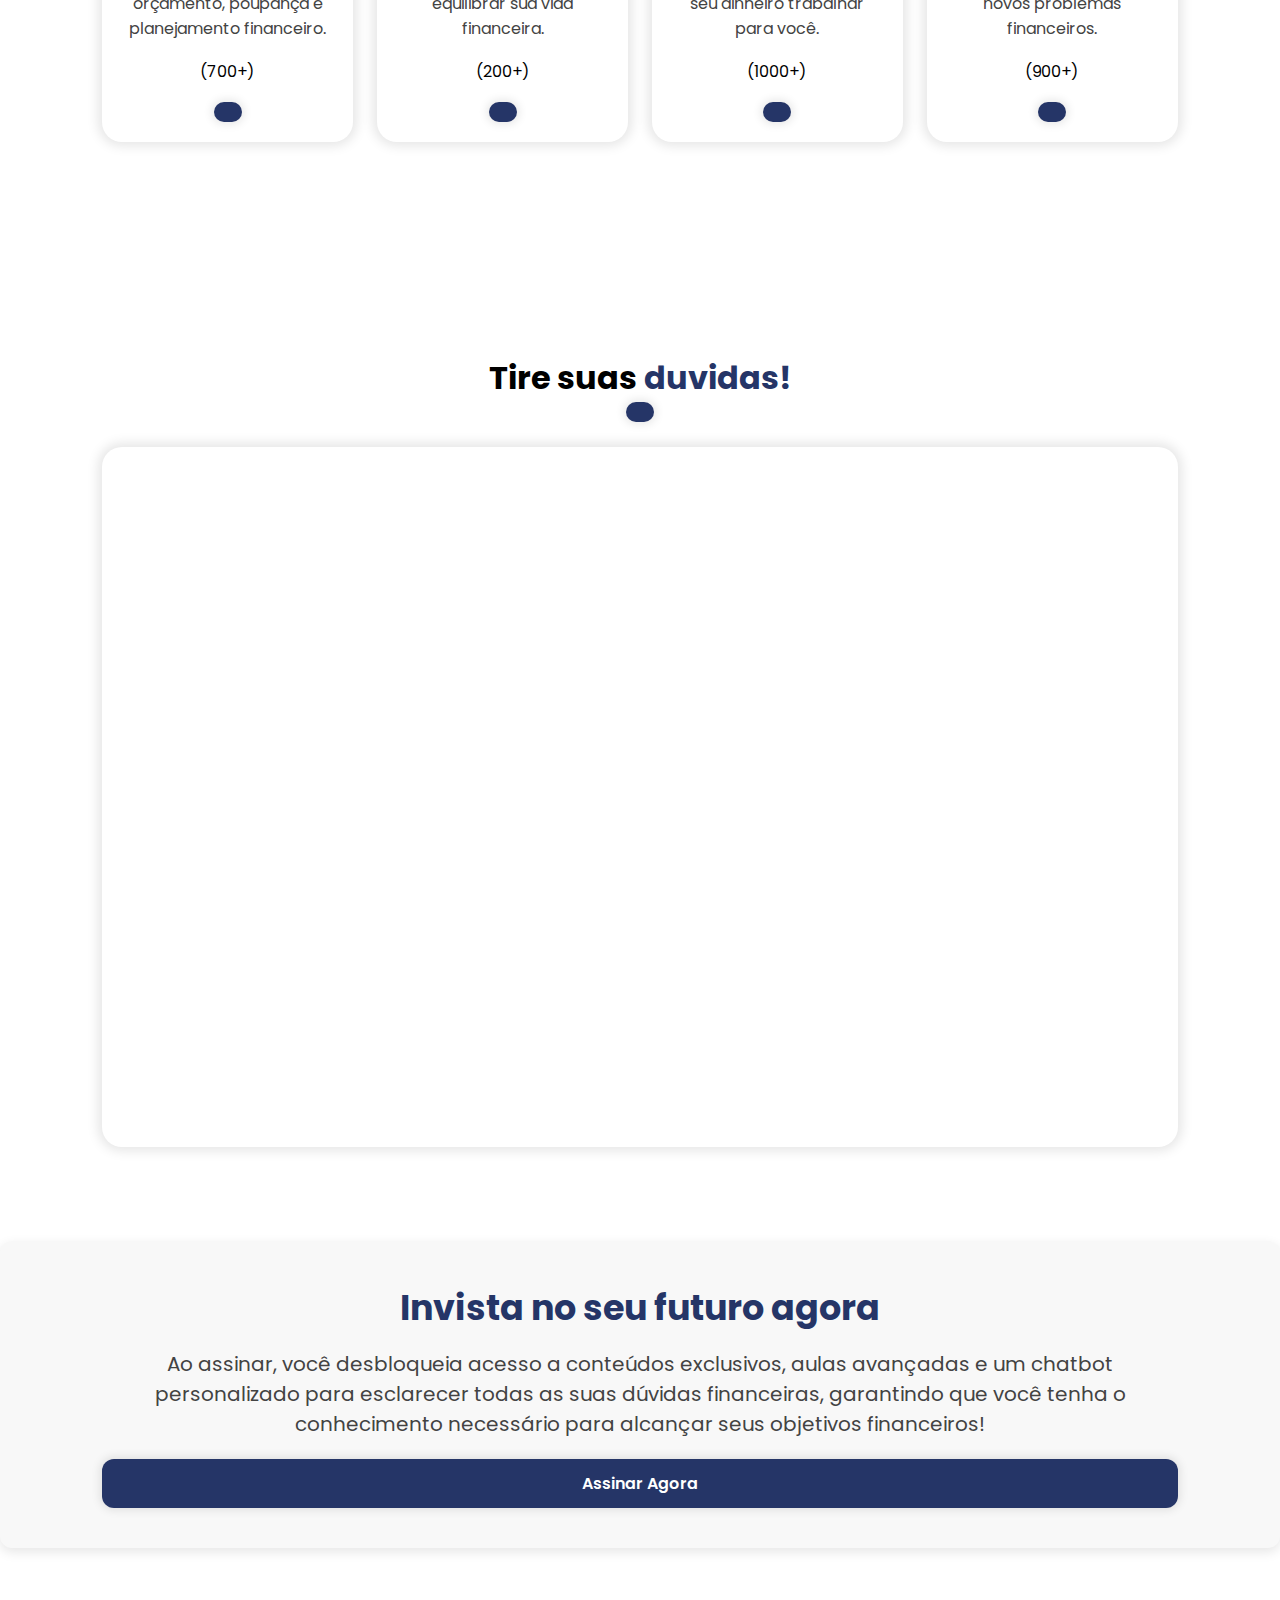
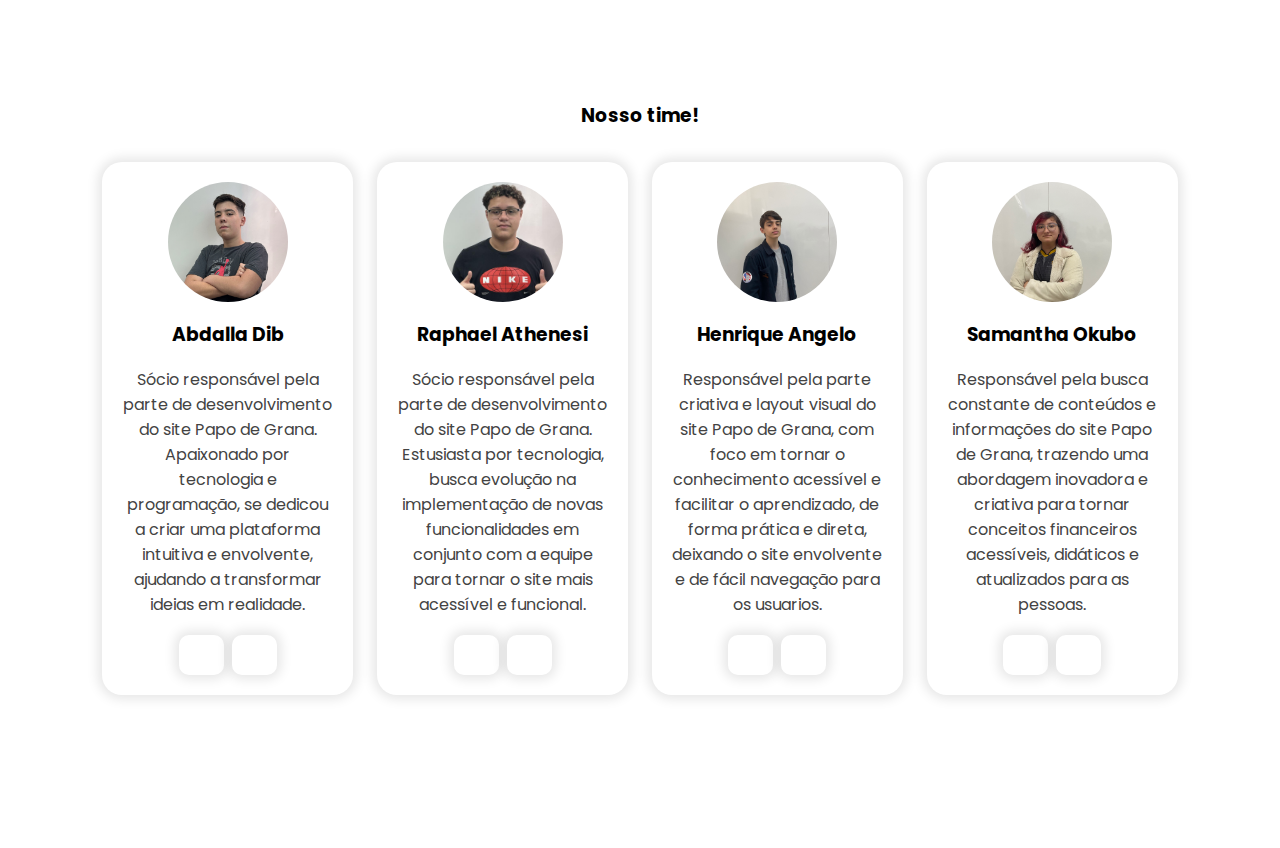
==== commit ddc6dde2: "Update index.html" ====
--- a/index.html
+++ b/index.html
@@ -98,7 +98,7 @@
 
         <section id="menu">
             <h2 class="titulo">Aulas rápidas</h2>
-            <h3 class="subtitulo">Nossos aulas especiais para você</h3>
+            <h3 class="subtitulo">Nossas aulas especiais para você</h3>
 
             <div id="lessons">
                 <div class="lesson">
@@ -149,7 +149,6 @@
                     </span>
 
                     <div class="lesson-avaliar">
-                        <i class="fa-solid fa-star"></i>
                         <i class="fa-solid fa-star"></i>
                         <i class="fa-solid fa-star"></i>
                         <i class="fa-solid fa-star"></i>
@@ -241,9 +240,8 @@
 
         <section id="assinatura">
             <div class="assinatura-conteudo">
-                <h2>Faça o seu primeiro INVESTIMENTO!</h2>
-                <p>Ao assinar, você terá acesso a conteúdos exclusivos, aulas avançadas e um chatbot personalizado para
-                    tirar suas dúvidas financeiras!</p>
+                <h2>Invista no seu futuro agora</h2>
+                <p>Ao assinar, você desbloqueia acesso a conteúdos exclusivos, aulas avançadas e um chatbot personalizado para esclarecer todas as suas dúvidas financeiras, garantindo que você tenha o conhecimento necessário para alcançar seus objetivos financeiros!</p>
                 <a href="assinatura.html" class="btn-default">Assinar Agora</a>
             </div>
         </section>
@@ -364,4 +362,4 @@
     <script src="src/javascript/script.js"></script>
 </body>
 
-</html>+</html>
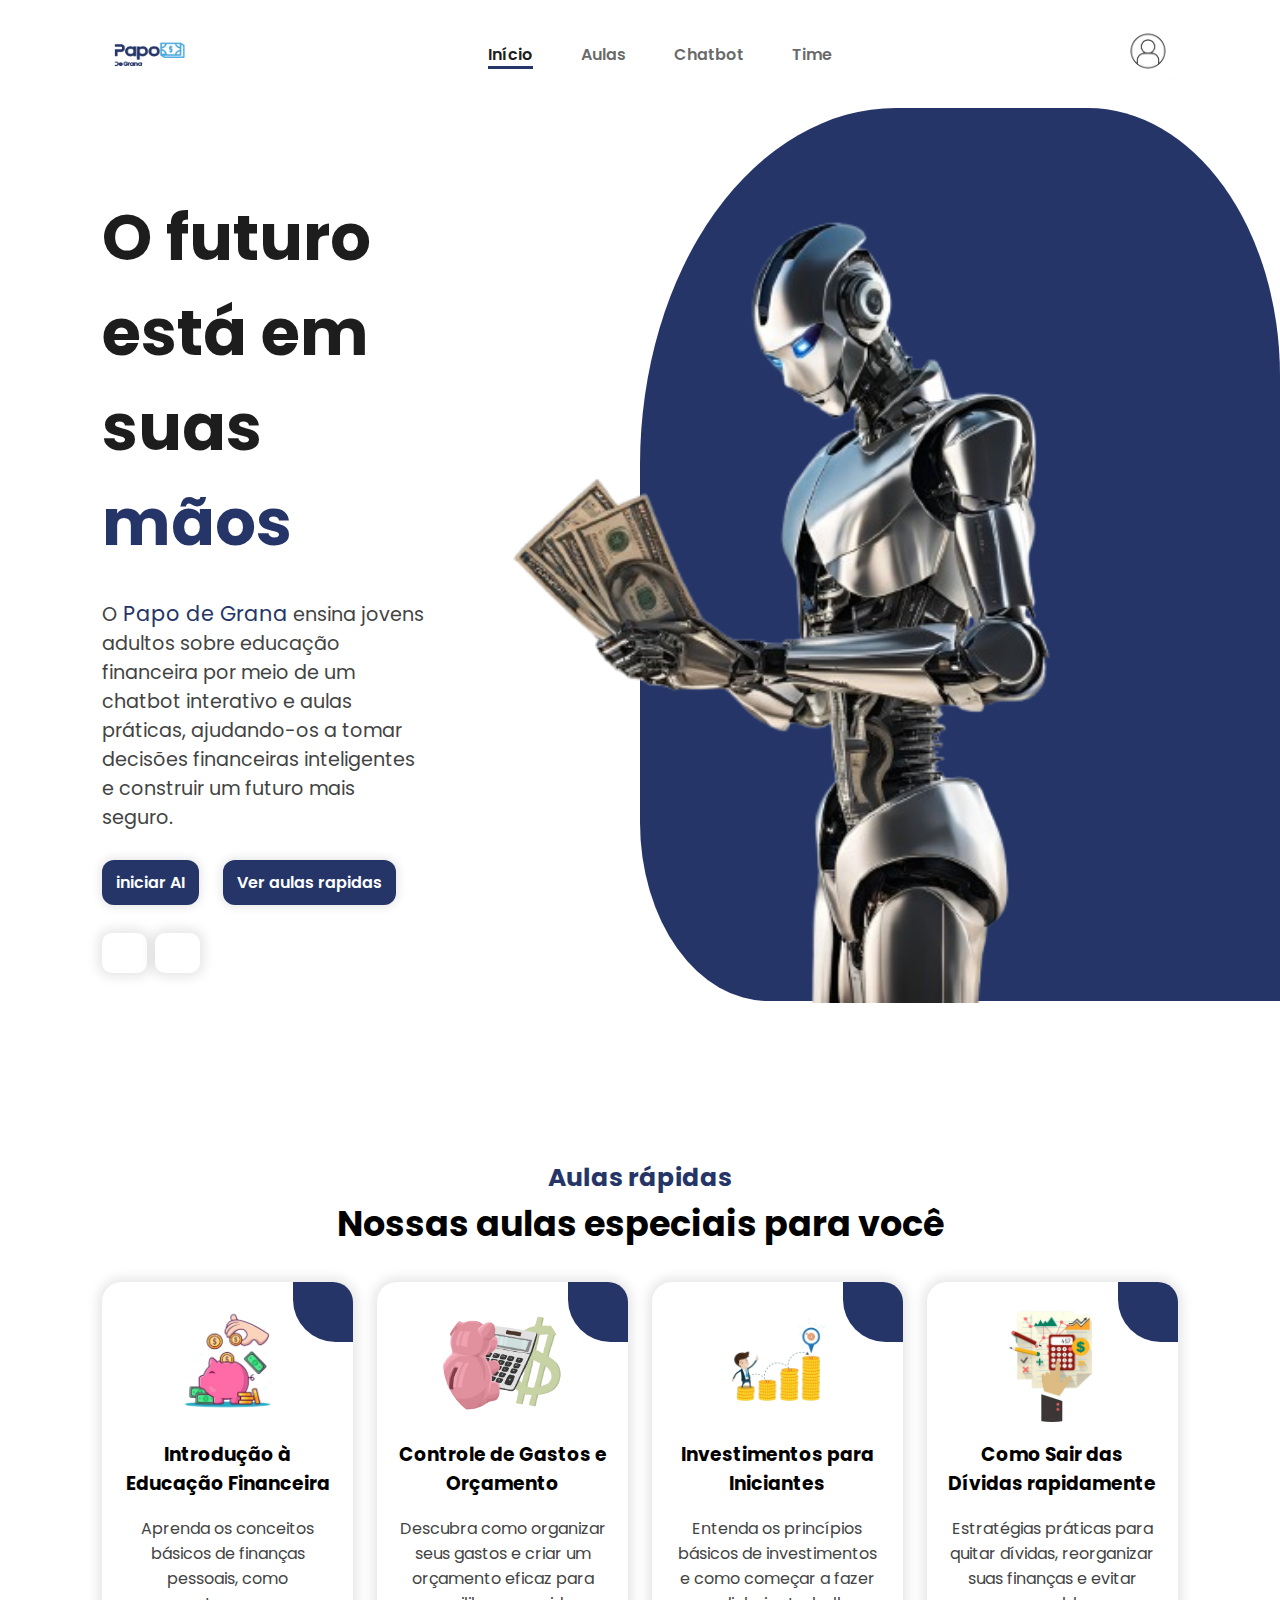
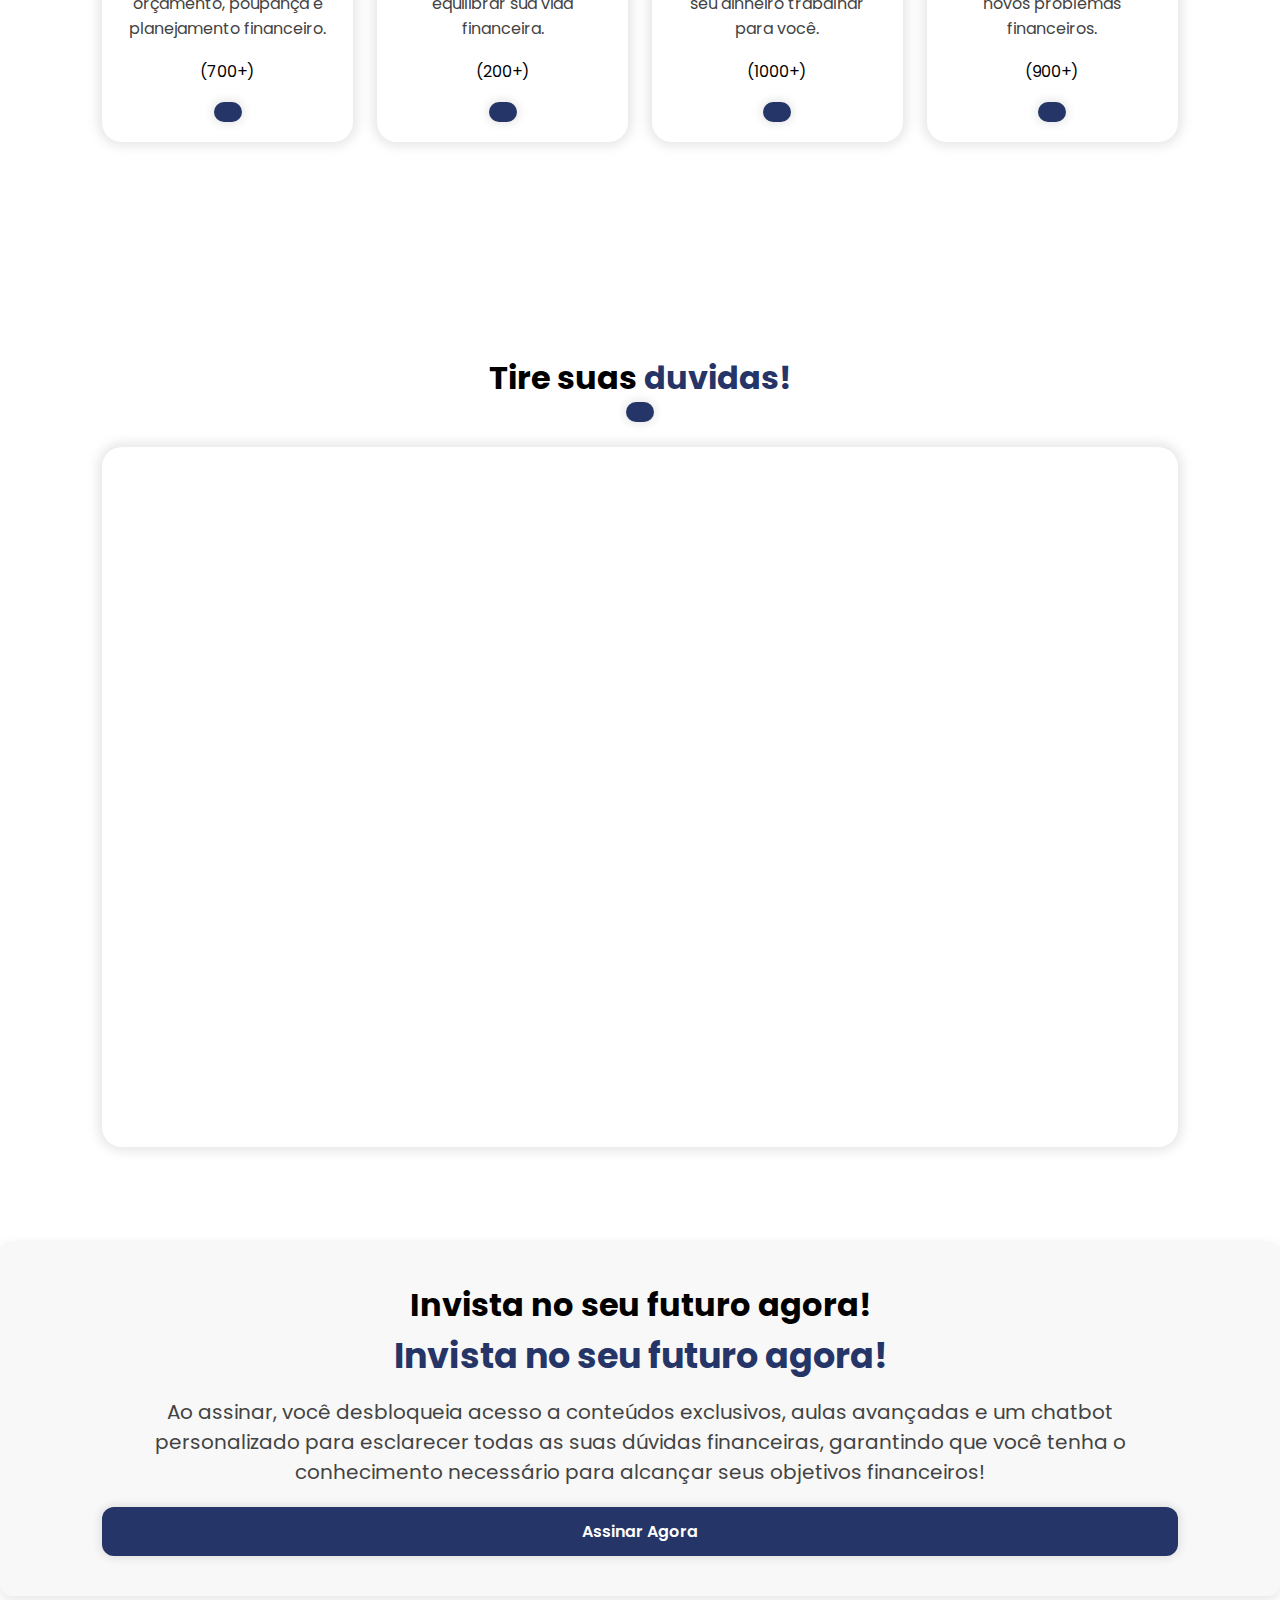
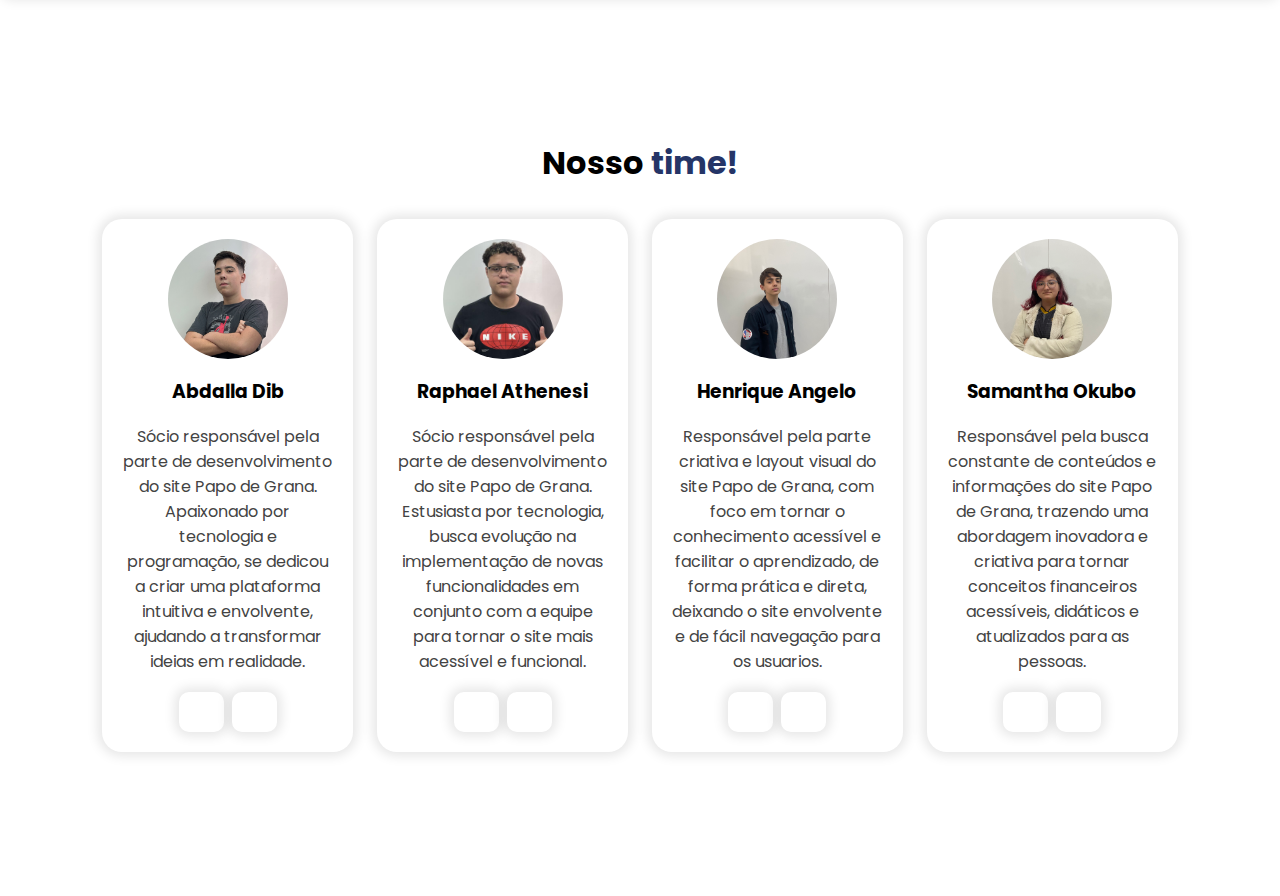
==== commit 58142130: "Update index.html" ====
--- a/index.html
+++ b/index.html
@@ -240,7 +240,8 @@
 
         <section id="assinatura">
             <div class="assinatura-conteudo">
-                <h2>Invista no seu futuro agora</h2>
+                <h1 class="section-subtitle">Invista no seu <span>futuro agora!</span></h1>
+                <h2>Invista no seu futuro agora!</h2>
                 <p>Ao assinar, você desbloqueia acesso a conteúdos exclusivos, aulas avançadas e um chatbot personalizado para esclarecer todas as suas dúvidas financeiras, garantindo que você tenha o conhecimento necessário para alcançar seus objetivos financeiros!</p>
                 <a href="assinatura.html" class="btn-default">Assinar Agora</a>
             </div>
@@ -248,7 +249,7 @@
 
 
         <section id="time">
-            <h3 class="section-descricao">Nosso <span>time!</span></h3>
+            <h1 class="section-subtitle">Nosso <span>time!</span></h1>
             <div id="lessons">
                 <div class="lesson">
 
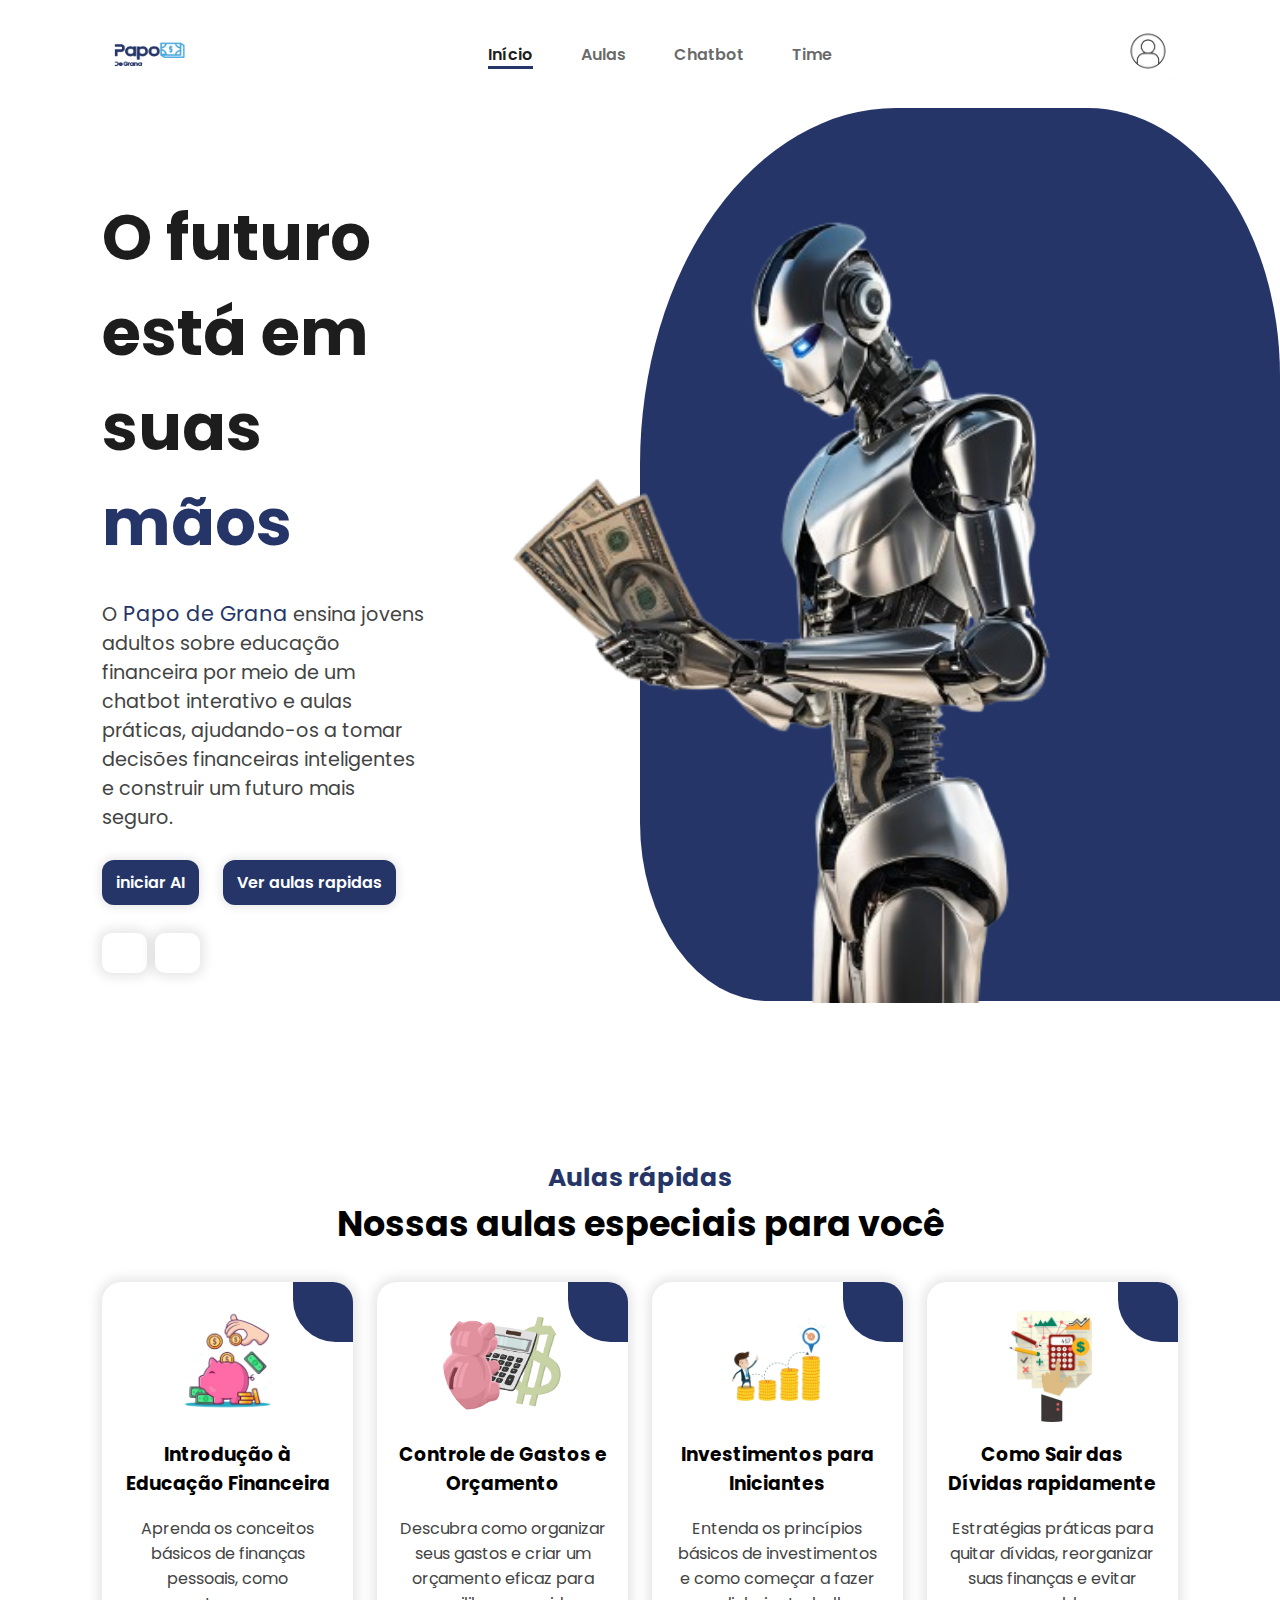
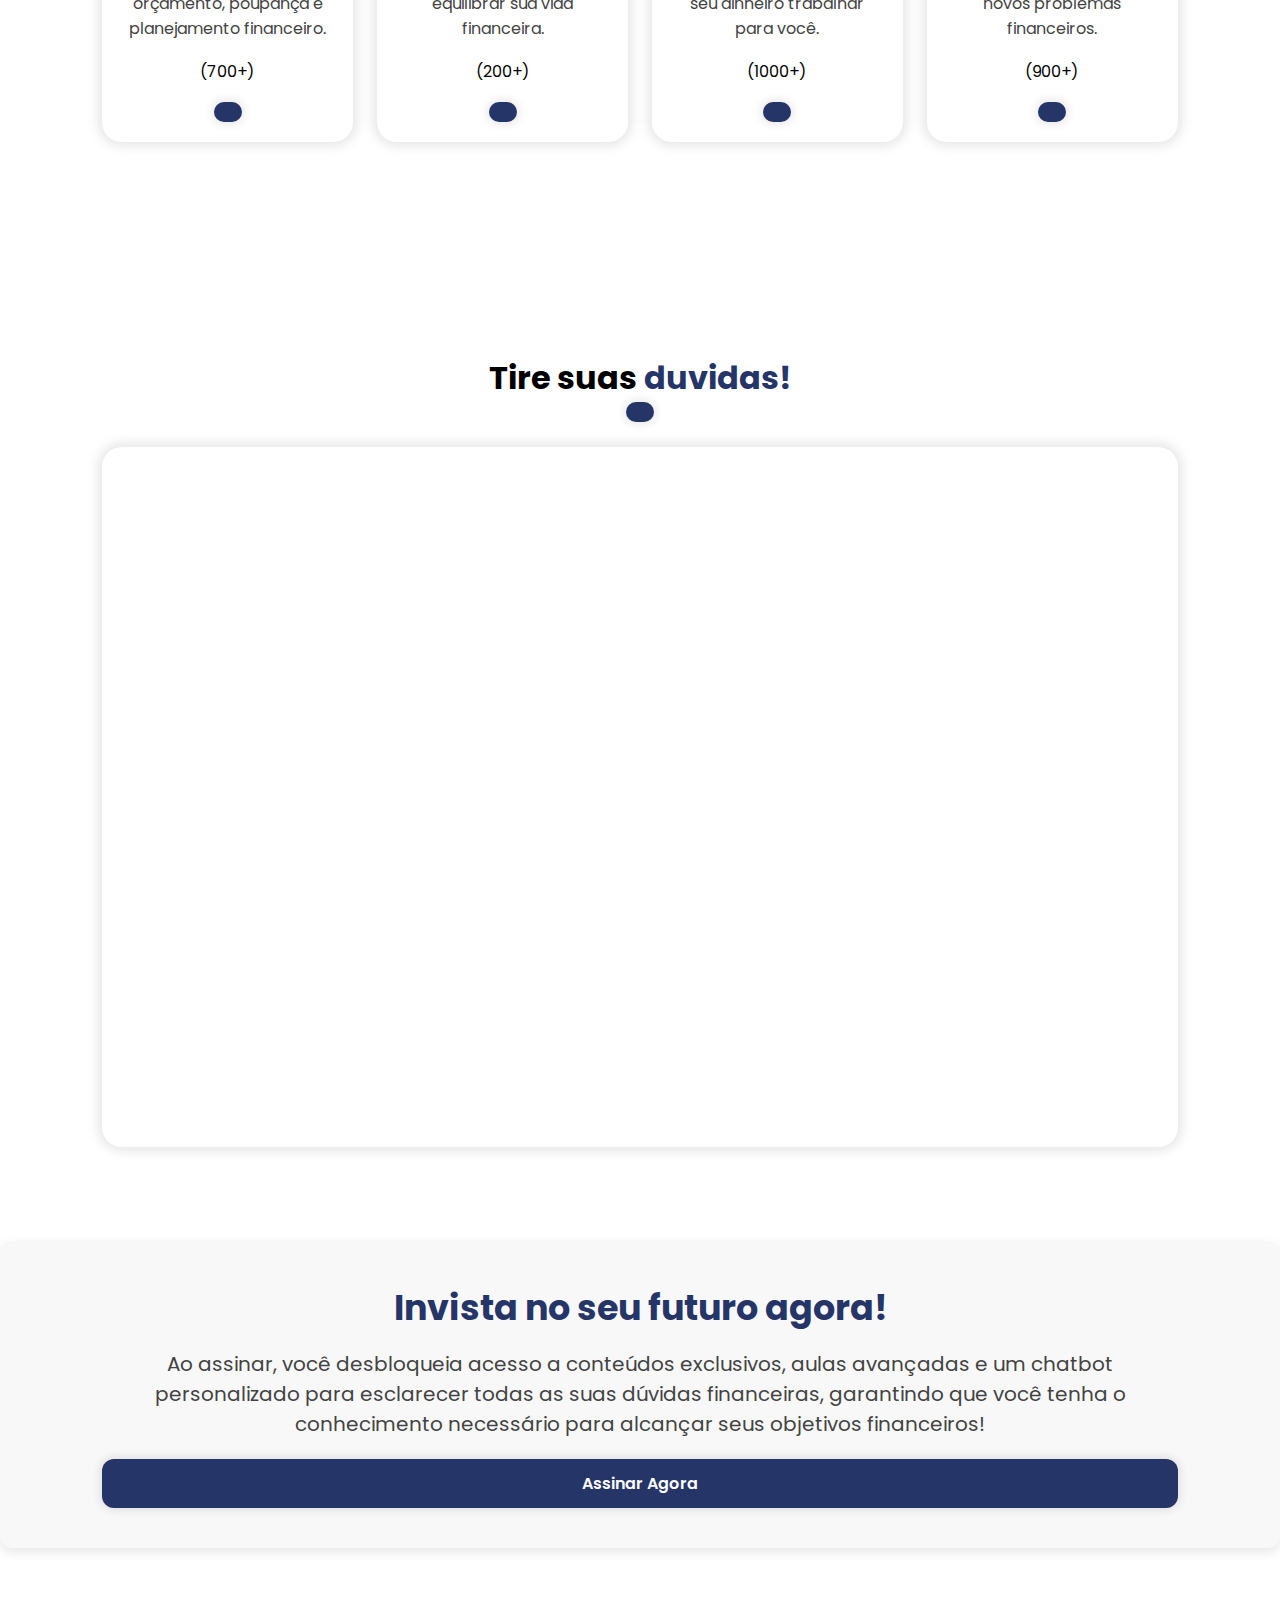
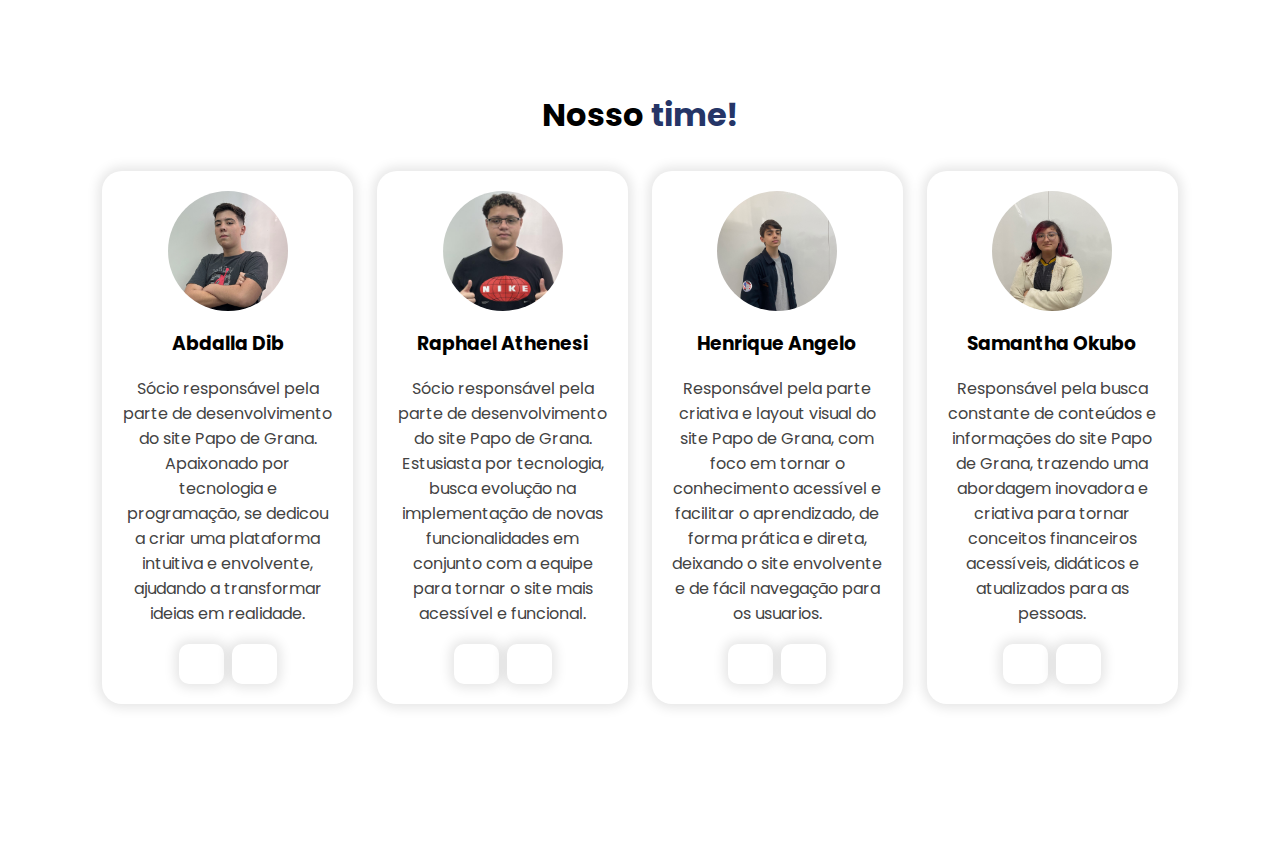
==== commit d3212b26: "Update index.html" ====
--- a/index.html
+++ b/index.html
@@ -240,7 +240,6 @@
 
         <section id="assinatura">
             <div class="assinatura-conteudo">
-                <h1 class="section-subtitle">Invista no seu <span>futuro agora!</span></h1>
                 <h2>Invista no seu futuro agora!</h2>
                 <p>Ao assinar, você desbloqueia acesso a conteúdos exclusivos, aulas avançadas e um chatbot personalizado para esclarecer todas as suas dúvidas financeiras, garantindo que você tenha o conhecimento necessário para alcançar seus objetivos financeiros!</p>
                 <a href="assinatura.html" class="btn-default">Assinar Agora</a>
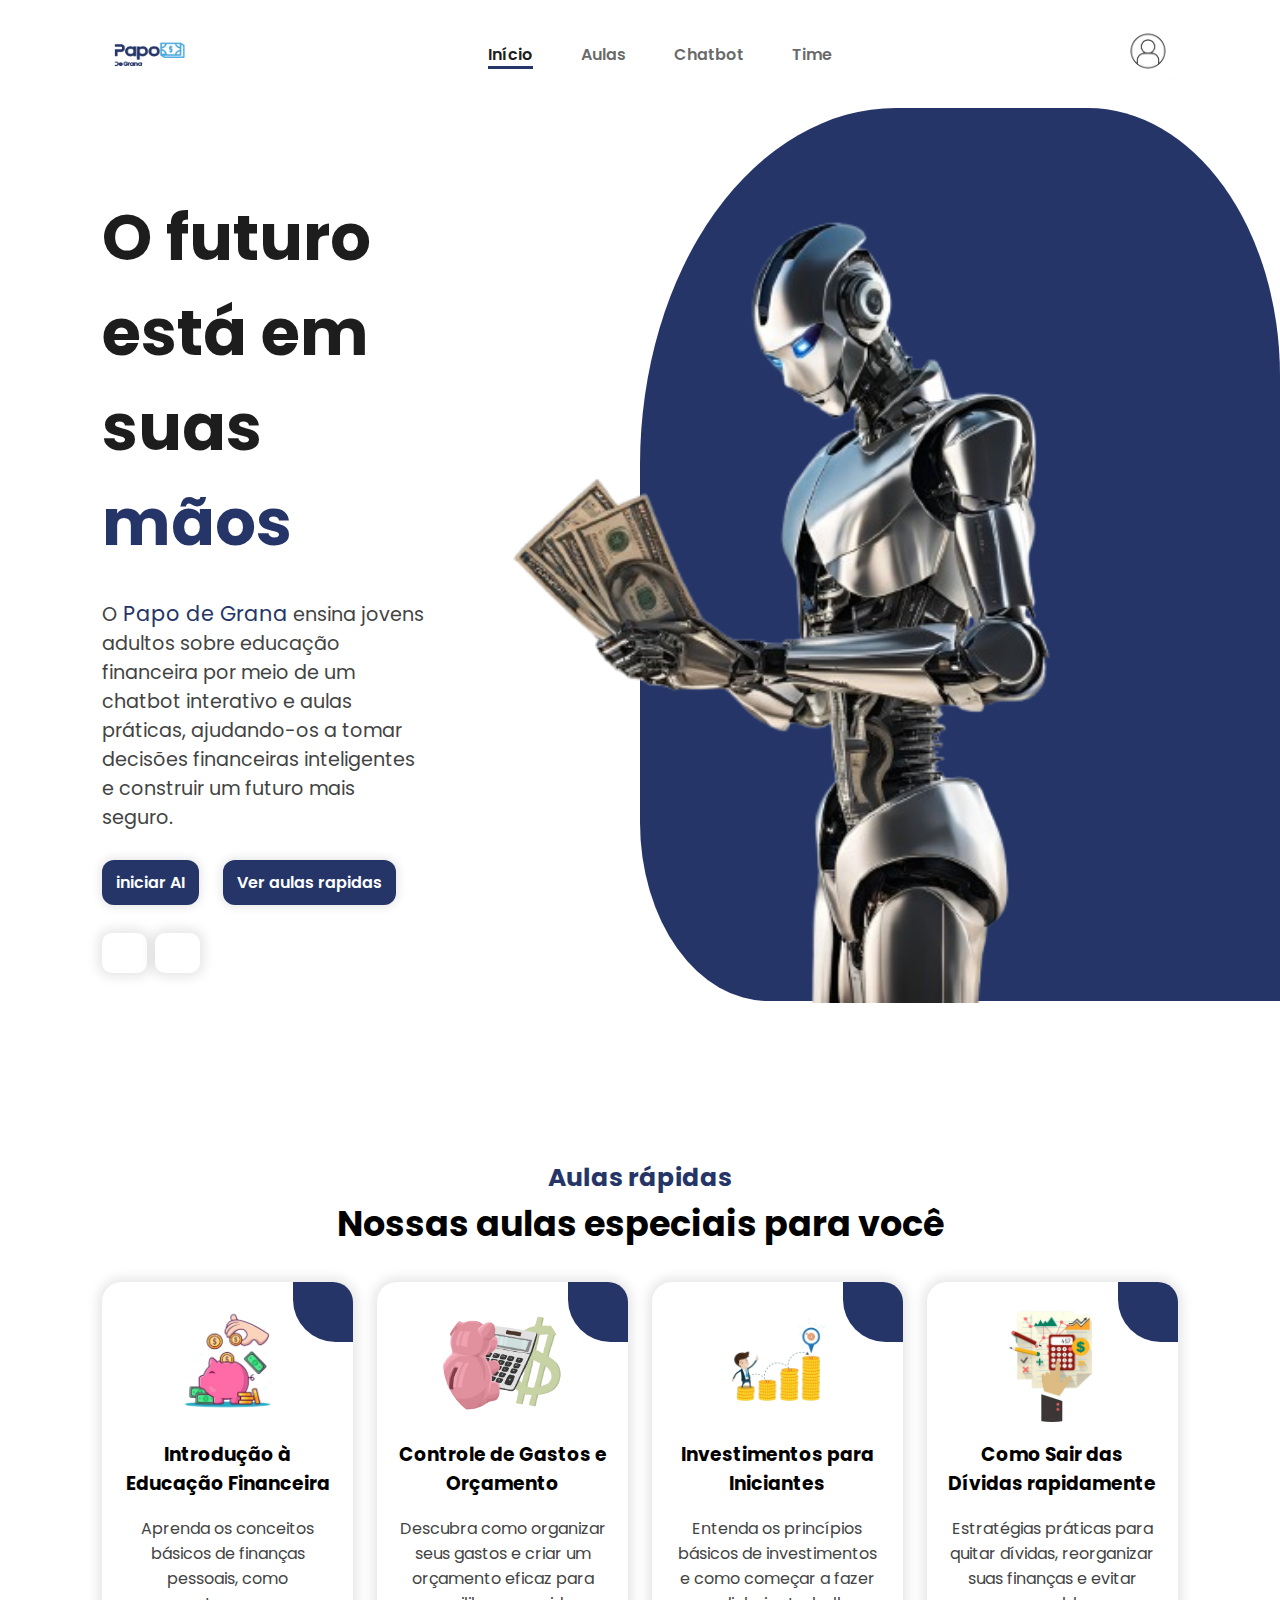
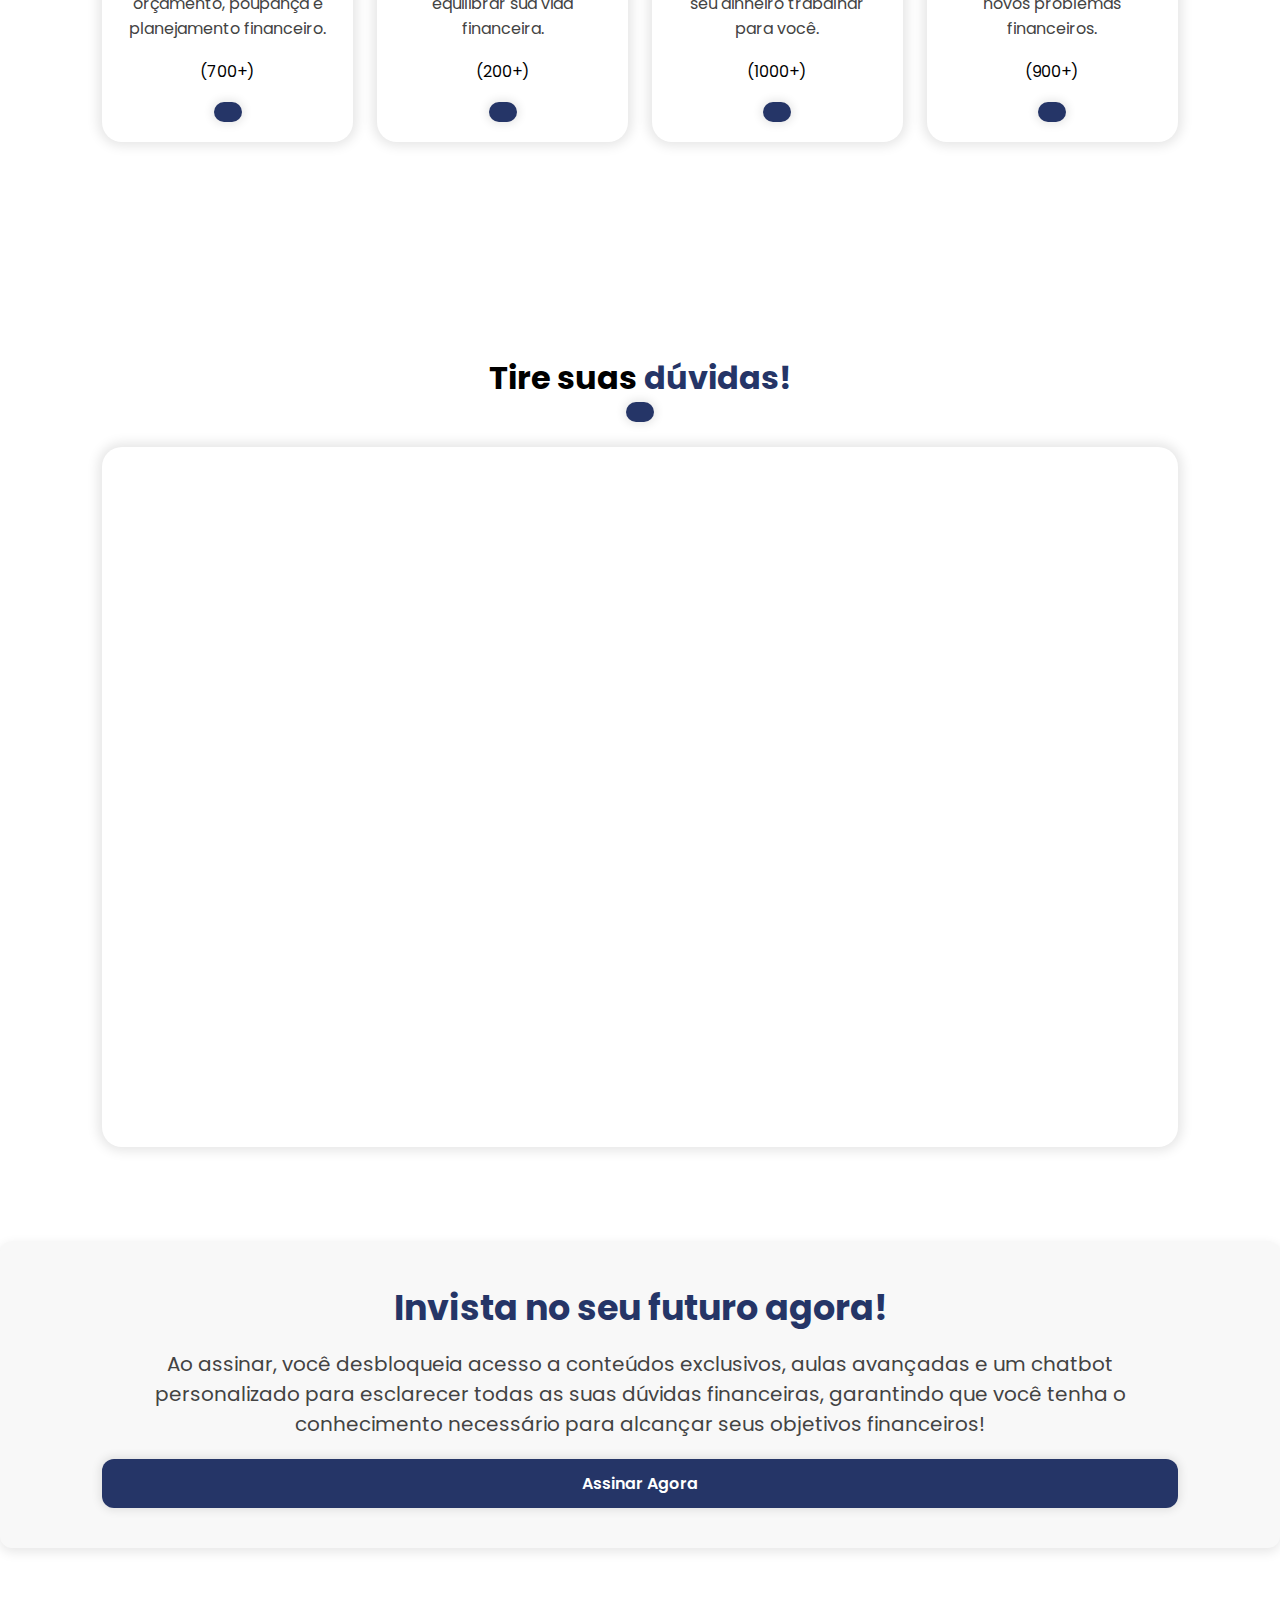
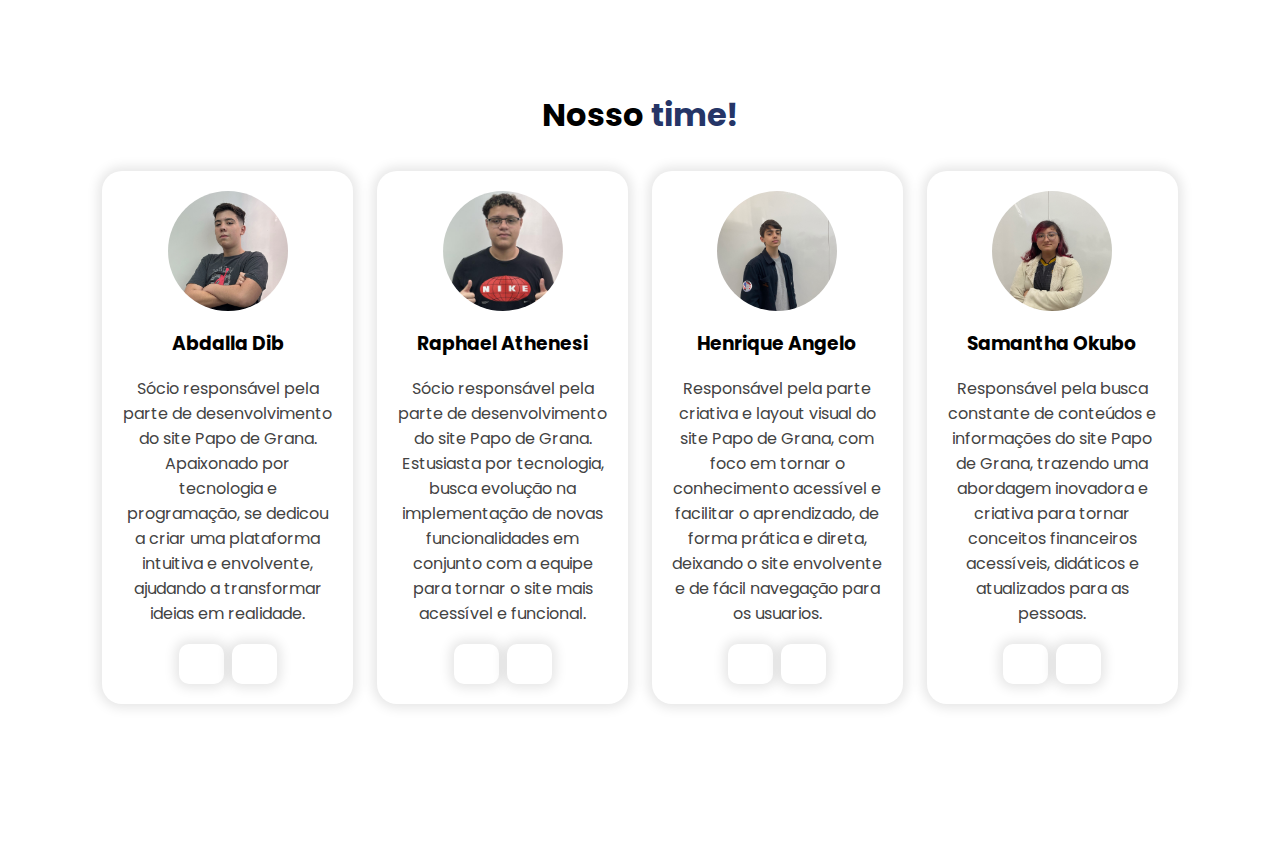
==== commit a9e50f7d: "Update index.html" ====
--- a/index.html
+++ b/index.html
@@ -230,7 +230,7 @@
         </section>
 
         <section id="ia">
-            <h1 class="section-subtitle">Tire suas <span>duvidas!</span></h1><button class="btn-default">
+            <h1 class="section-subtitle">Tire suas <span>dúvidas!</span></h1><button class="btn-default">
                 <i class="fa-solid fa-arrow-down"></i>
             </button>
             <br>
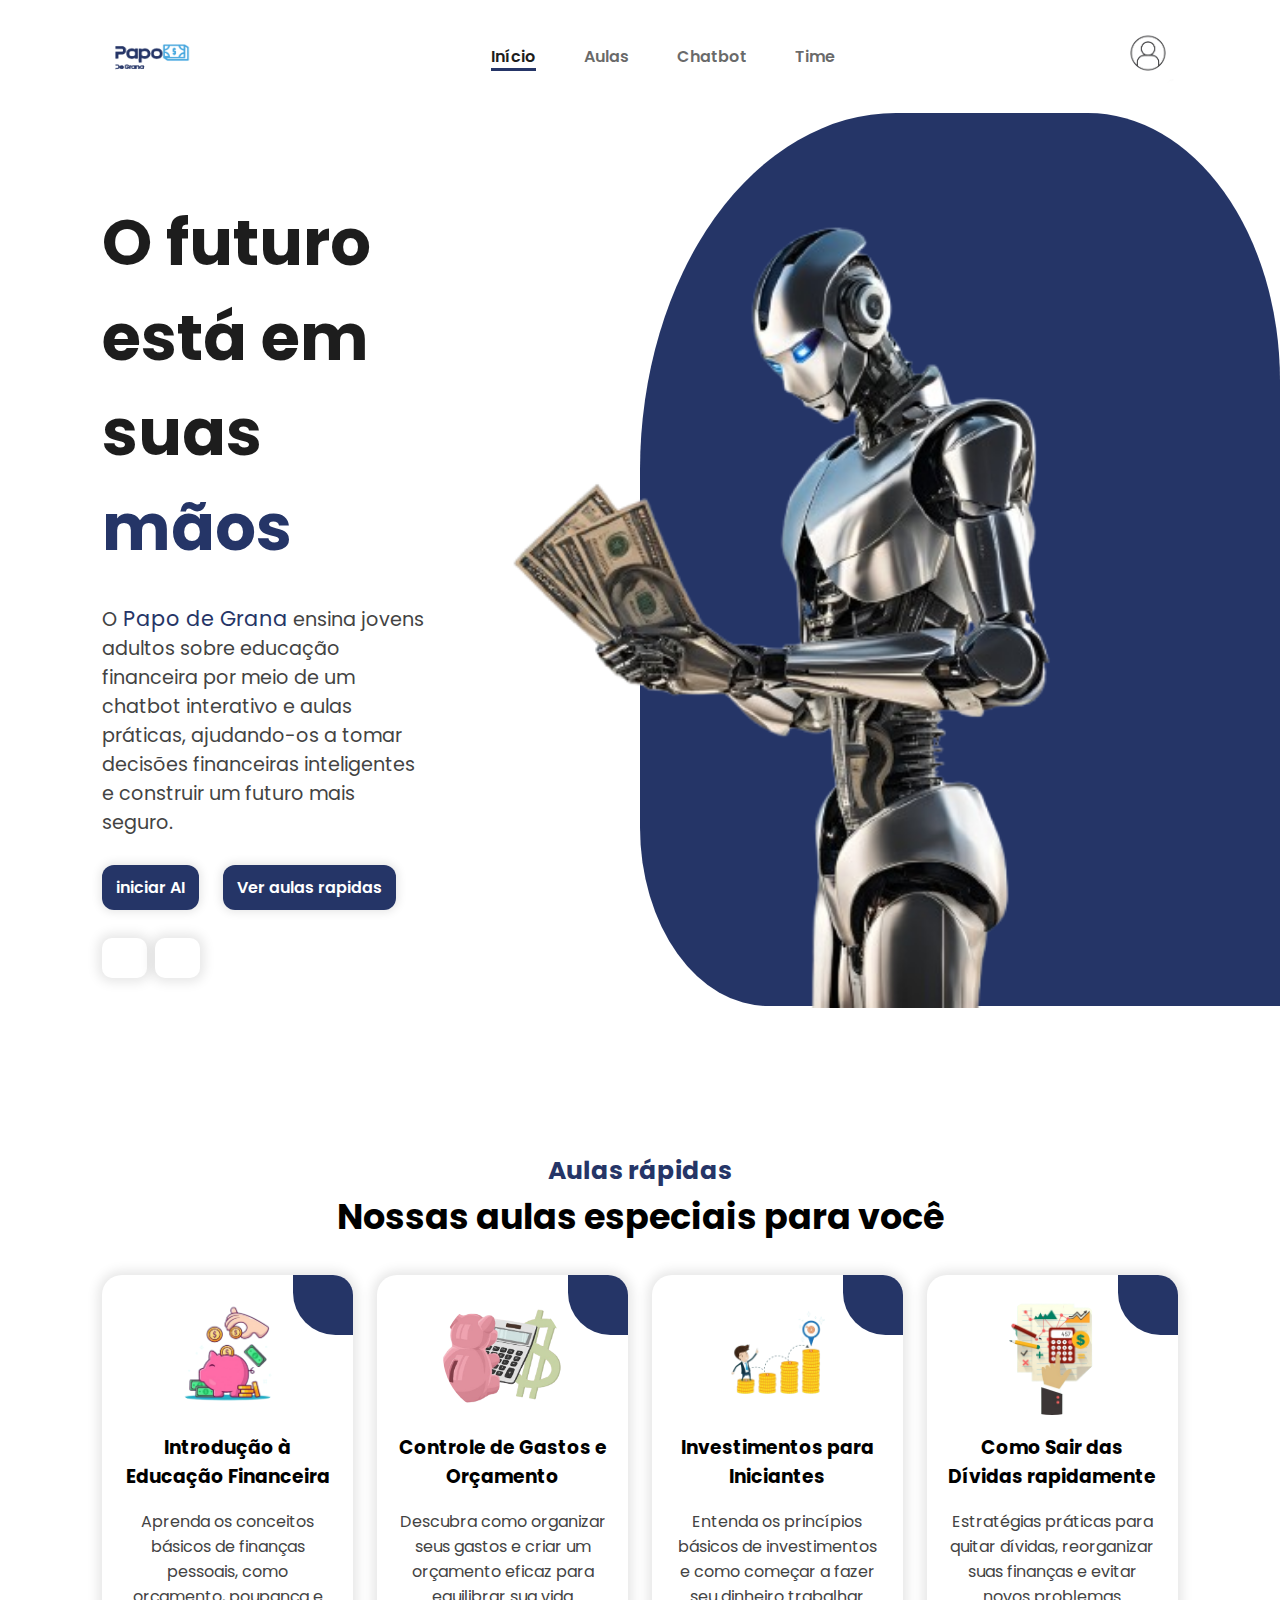
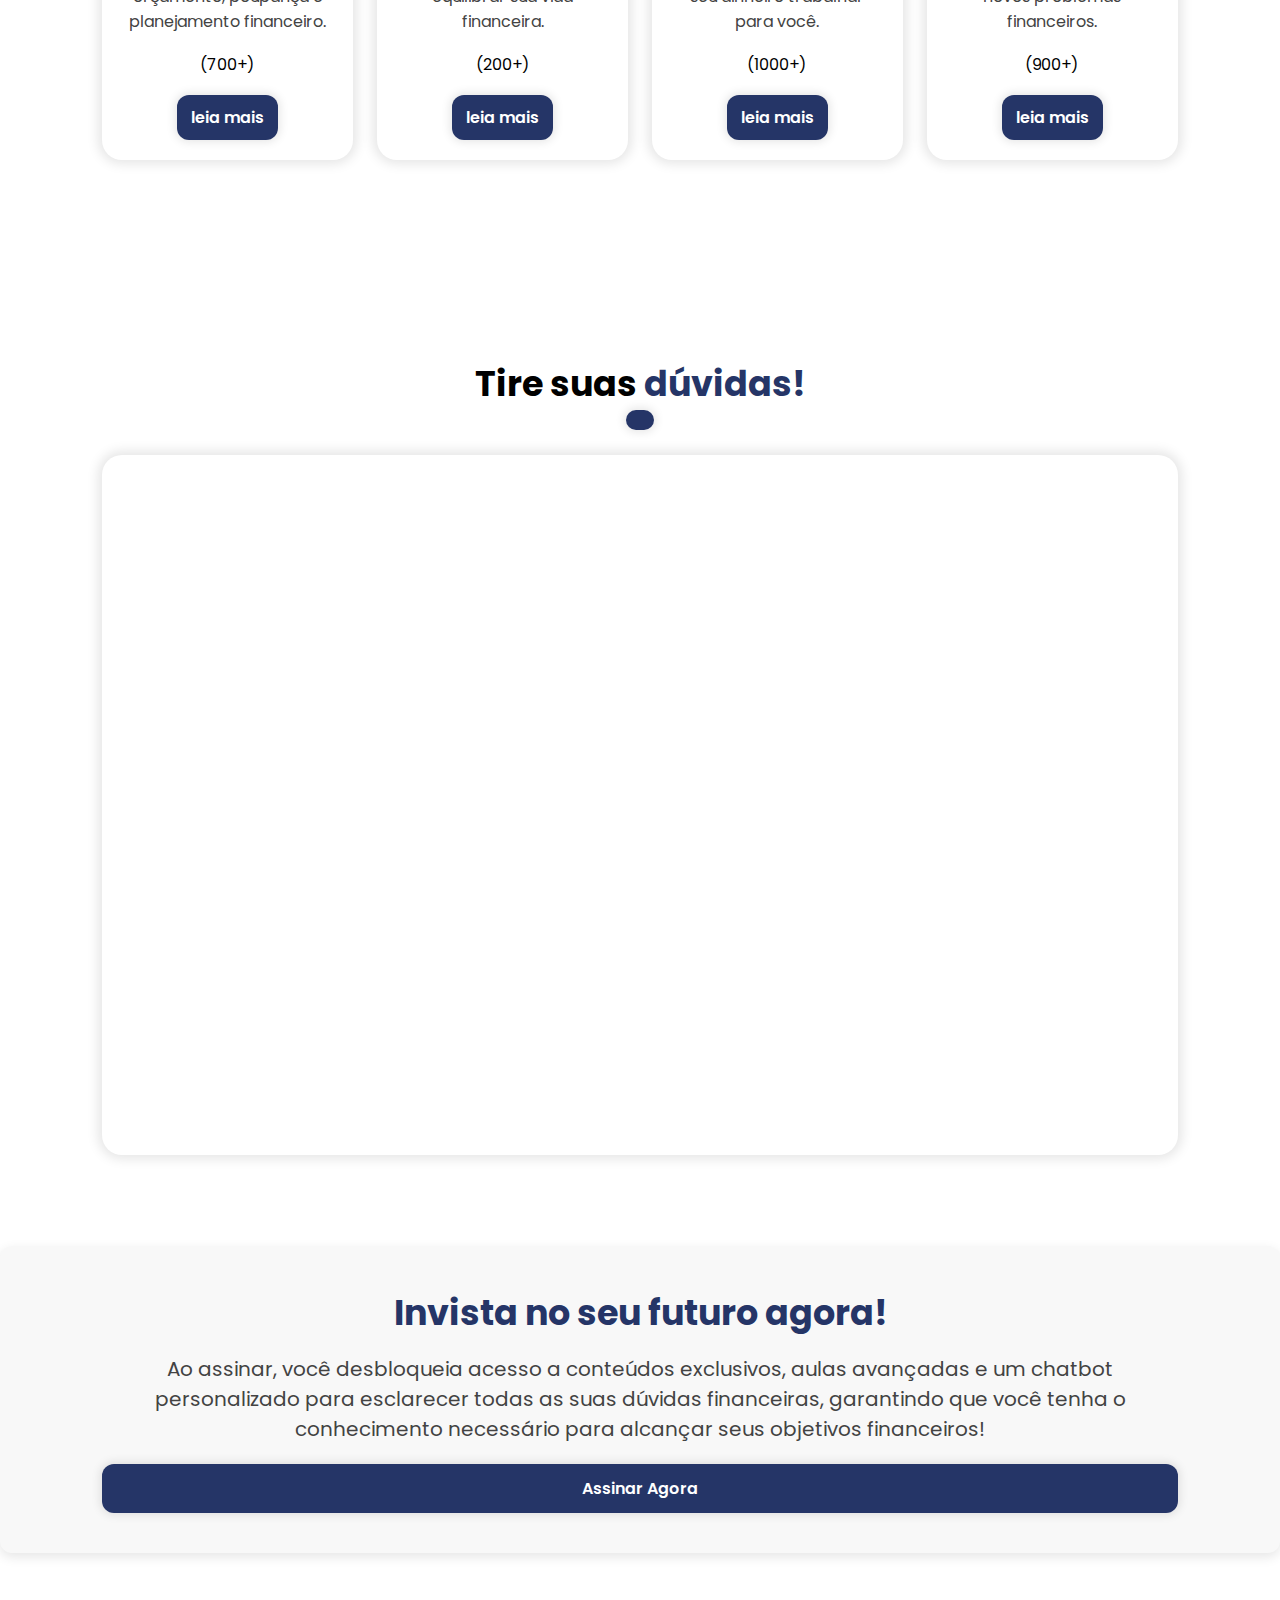
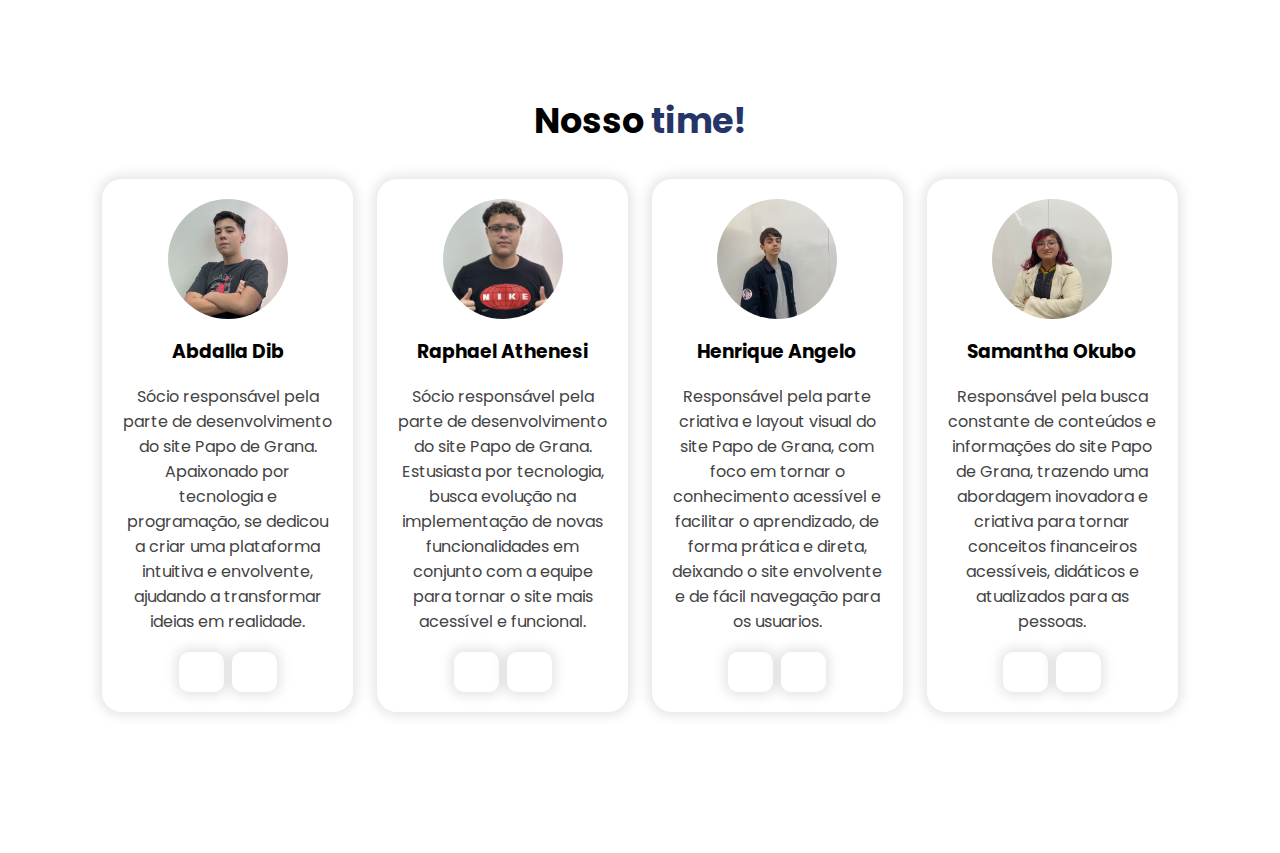
==== commit 4da4a50e: "ultimo" ====
--- a/index.html
+++ b/index.html
@@ -128,7 +128,7 @@
 
                     <div class="lesson-estrela">
                         <a href="indexa1.html" class="btn-default">
-                            <i class="fa-solid fa-play"></i>
+                            <p>leia mais</p> 
                         </a>
                     </div>
                 </div>
@@ -158,7 +158,7 @@
 
                     <div class="lesson-estrela">
                         <a href="indexa2.html" class="btn-default">
-                            <i class="fa-solid fa-play"></i>
+                            <p>leia mais</p> 
                         </a>
                     </div>
                 </div>
@@ -190,7 +190,7 @@
 
                     <div class="lesson-estrela">
                         <a href="indexa3.html" class="btn-default">
-                            <i class="fa-solid fa-play"></i>
+                            <p>leia mais</p> 
                         </a>
                     </div>
                 </div>
@@ -222,7 +222,7 @@
 
                     <div class="lesson-estrela">
                         <a href="indexa4.html" class="btn-default">
-                            <i class="fa-solid fa-play"></i>
+                            <p>leia mais</p> 
                         </a>
                     </div>
                 </div>
@@ -230,7 +230,8 @@
         </section>
 
         <section id="ia">
-            <h1 class="section-subtitle">Tire suas <span>dúvidas!</span></h1><button class="btn-default">
+            <h1 class="subtitulo">Tire suas <span>dúvidas!</span></h1>
+            <button class="btn-default">
                 <i class="fa-solid fa-arrow-down"></i>
             </button>
             <br>
@@ -248,18 +249,18 @@
 
 
         <section id="time">
-            <h1 class="section-subtitle">Nosso <span>time!</span></h1>
-            <div id="lessons">
-                <div class="lesson">
-
-
-                    <img src="src/img/abdulla.png" class="lesson-img" alt="abdalla">
-
-                    <h3 class="lesson-titulo">
+            <h1 class="subtitulo">Nosso <span>time!</span></h1>
+            <div id="teams">
+                <div class="team">
+
+
+                    <img src="src/img/abdulla.png" class="team-img" alt="abdalla">
+
+                    <h3 class="team-titulo">
                         Abdalla Dib
                     </h3>
 
-                    <span class="lesson-descricao">
+                    <span class="team-descricao">
                         Sócio responsável pela parte de desenvolvimento do site Papo de Grana.
                         Apaixonado por tecnologia e programação, se dedicou a criar uma plataforma intuitiva e
                         envolvente,
@@ -276,16 +277,16 @@
                     </div>
                 </div>
 
-                <div class="lesson">
-
-
-                    <img src="src/img/ramalho.jpg" class="lesson-img" alt="raphael">
-
-                    <h3 class="lesson-titulo">
+                <div class="team">
+
+
+                    <img src="src/img/ramalho.jpg" class="team-img" alt="raphael">
+
+                    <h3 class="team-titulo">
                         Raphael Athenesi
                     </h3>
 
-                    <span class="lesson-descricao">
+                    <span class="team-descricao">
                         Sócio responsável pela parte de desenvolvimento do site Papo de Grana.
                         Estusiasta por tecnologia, busca evolução na implementação de novas funcionalidades em conjunto
                         com a equipe
@@ -302,16 +303,16 @@
                     </div>
                 </div>
 
-                <div class="lesson">
-
-
-                    <img src="src/img/passador.jpg" class="lesson-img" alt="Henrique">
-
-                    <h3 class="lesson-titulo">
+                <div class="team">
+
+
+                    <img src="src/img/passador.jpg" class="team-img" alt="Henrique">
+
+                    <h3 class="team-titulo">
                         Henrique Angelo
                     </h3>
 
-                    <span class="lesson-descricao">
+                    <span class="team-descricao">
                         Responsável pela parte criativa e layout visual do site Papo de Grana,
                         com foco em tornar o conhecimento acessível e facilitar o aprendizado,
                         de forma prática e direta, deixando o site envolvente e de fácil navegação para os usuarios.
@@ -327,16 +328,16 @@
                     </div>
                 </div>
 
-                <div class="lesson">
-
-
-                    <img src="src/img/Samantha.jpg" class="lesson-img" alt="">
-
-                    <h3 class="lesson-titulo">
+                <div class="team">
+
+
+                    <img src="src/img/Samantha.jpg" class="team-img" alt="">
+
+                    <h3 class="team-titulo">
                         Samantha Okubo
                     </h3>
 
-                    <span class="lesson-descricao">
+                    <span class="team-descricao">
                         Responsável pela busca constante de conteúdos e informações do site Papo de Grana,
                         trazendo uma abordagem inovadora e criativa para tornar conceitos financeiros acessíveis,
                         didáticos e atualizados para as pessoas.
@@ -355,6 +356,7 @@
             </div>
         </section>
 
+
     </main>
 
 
--- a/src/styles/styles.css
+++ b/src/styles/styles.css
@@ -47,6 +47,10 @@
     font-size: 1.563rem;
 }
 
+.subtitulo span {
+    color:#253567;
+}
+
 .subtitulo{
     font-size: 2.1875rem;
 }
@@ -69,8 +73,8 @@
 }
 
 #nav_logo {
-    width: 100px;
-    height: 90px
+    width: 105px;
+    height: 95px;
 }
 
 #login{
@@ -194,6 +198,7 @@
     color: #253567;
 }
 
+
 #pag .description {
     font-size: 1.2rem;
     color: #434343;
@@ -333,7 +338,7 @@
     color: #ffffff;
 }
 
-.fa-solid-fa-play{
+.fa-solid-fa-arrow-down{
     color: #ffffff;
 }
 
@@ -491,3 +496,20 @@
 .btn-default:hover {
     background-color: #313e64;
 }
+
+.team-descricao {
+    color: #434343;
+    text-align: center;
+}
+
+
+.team-titulo {
+    text-align: center;
+}
+
+.team-img{
+    border-radius: 50%;
+  width: 120px;
+  height: 120px;
+  object-fit: cover;
+}